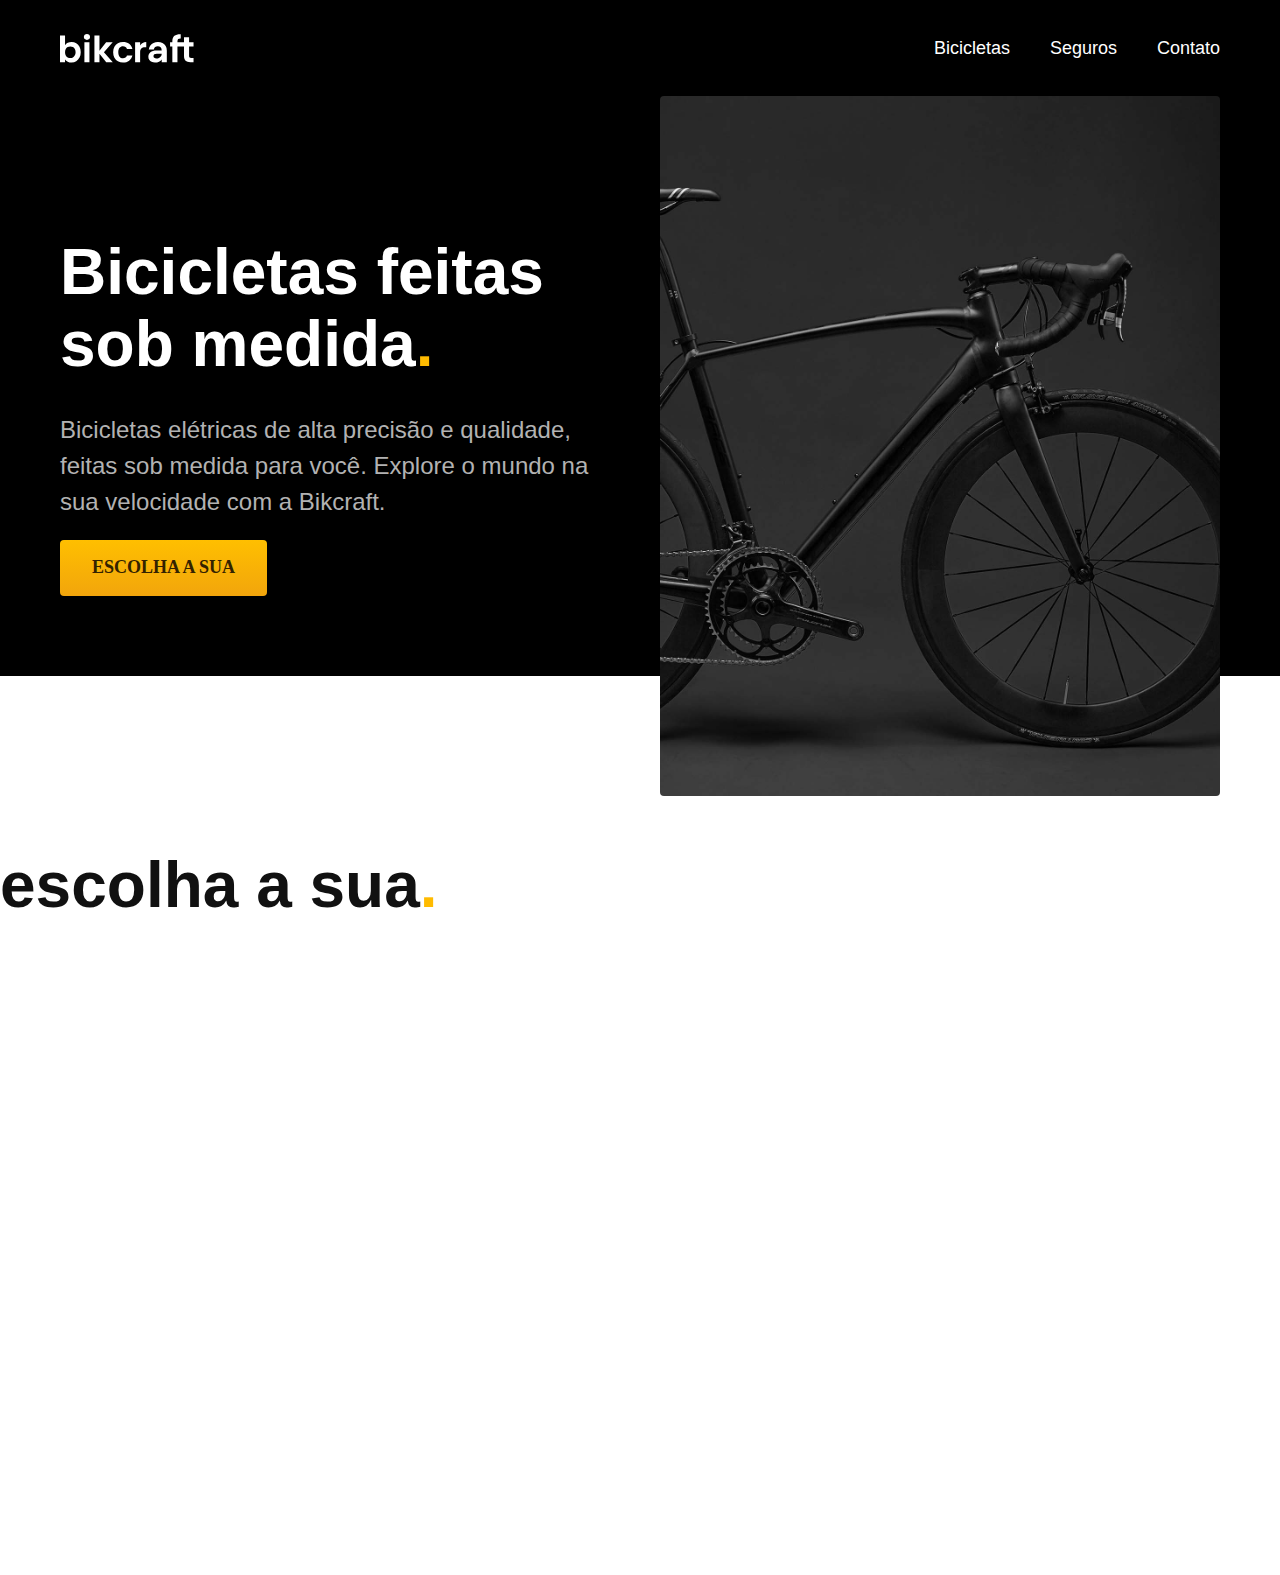
==== index.html @ cc43fe17 "tipografia-utilitario" ====
<!DOCTYPE html>

<!DOCTYPE html>
<html lang="pt-br">

<head>
  <meta charset="UTF-8">
  <meta name="viewport" content="width=device-width, initial-scale=1.0">
  <title>Bikcraft - Bicicletas Elétricas</title>
  <meta name="description" content="Bicicletas elétricas de alta precisão e qualidade, feitas sob medida para você. Explore o mundo na sua velocidade com a Bikcraft.">

  <link rel="stylesheet" href="./css/style.css">

  <!-- <link rel="preconnect" href="https://fonts.googleapis.com">
  <link rel="preconnect" href="https://fonts.gstatic.com" crossorigin>
  <link href="https://fonts.googleapis.com/css2?family=Poppins:wght@400;500;600&family=Roboto:ital,wght@0,100..900;1,100..900&display=swap" rel="stylesheet"> -->
</head>

<body>
  <header class="header-bg">
    <div class="header">
      <a href="./"><img src="./img/bikcraft.svg" alt="Bikcraft"></a>

      <nav aria-label="primaria">
        <ul class="header-menu font-1-m cor-0">
          <li><a href="./bicicletas.html">Bicicletas</a></li>
          <li><a href="./seguros.html">Seguros</a></li>
          <li><a href="./Contato.html">Contato</a></li>
        </ul>
      </nav>
    </div>
  </header>

  <main class="introducao-bg">
    <div class="introducao">
      <div class="introducao-conteudo">
        <h1 class="font-1-xxl cor-0">Bicicletas feitas sob medida<span class="cor-p1">.</span></h1>
        <p class="font-2-l cor-5">Bicicletas elétricas de alta precisão e qualidade, feitas sob medida para você. Explore o mundo na sua velocidade com a Bikcraft.</p>
        <a class="botao" href="./bicicletas.html">Escolha a sua</a>
      </div>
      <div><img src="./img/fotos/introducao.jpg" alt="Bicicleta elétrica preta"></div>
    </div>

  </main>

  <h2 class="font-1-xxl">escolha a sua<span class="cor-p1">.</span></h2>

</body>

</html>
---- css/style.css ----
@import "./global/global.css";
@import "./utilidades/tipografia.css";
@import "./utilidades/cores.css";

@import "./global/header.css";

/* Utilidades */
@import "./utilidades/componentes.css";

/* Home */
@import "./home/introdução.css";

body {
  margin: 0px;
  font-family: Arial, Helvetica, sans-serif;
  padding-bottom: 600px;
}

ul {
  padding: 0px;
  list-style: none;
}

a {
  text-decoration: none;
  color: inherit;
}

img {
  max-width: 100%;
  display: block;
}

h1,
ul,
p {
  margin: 0px;
}
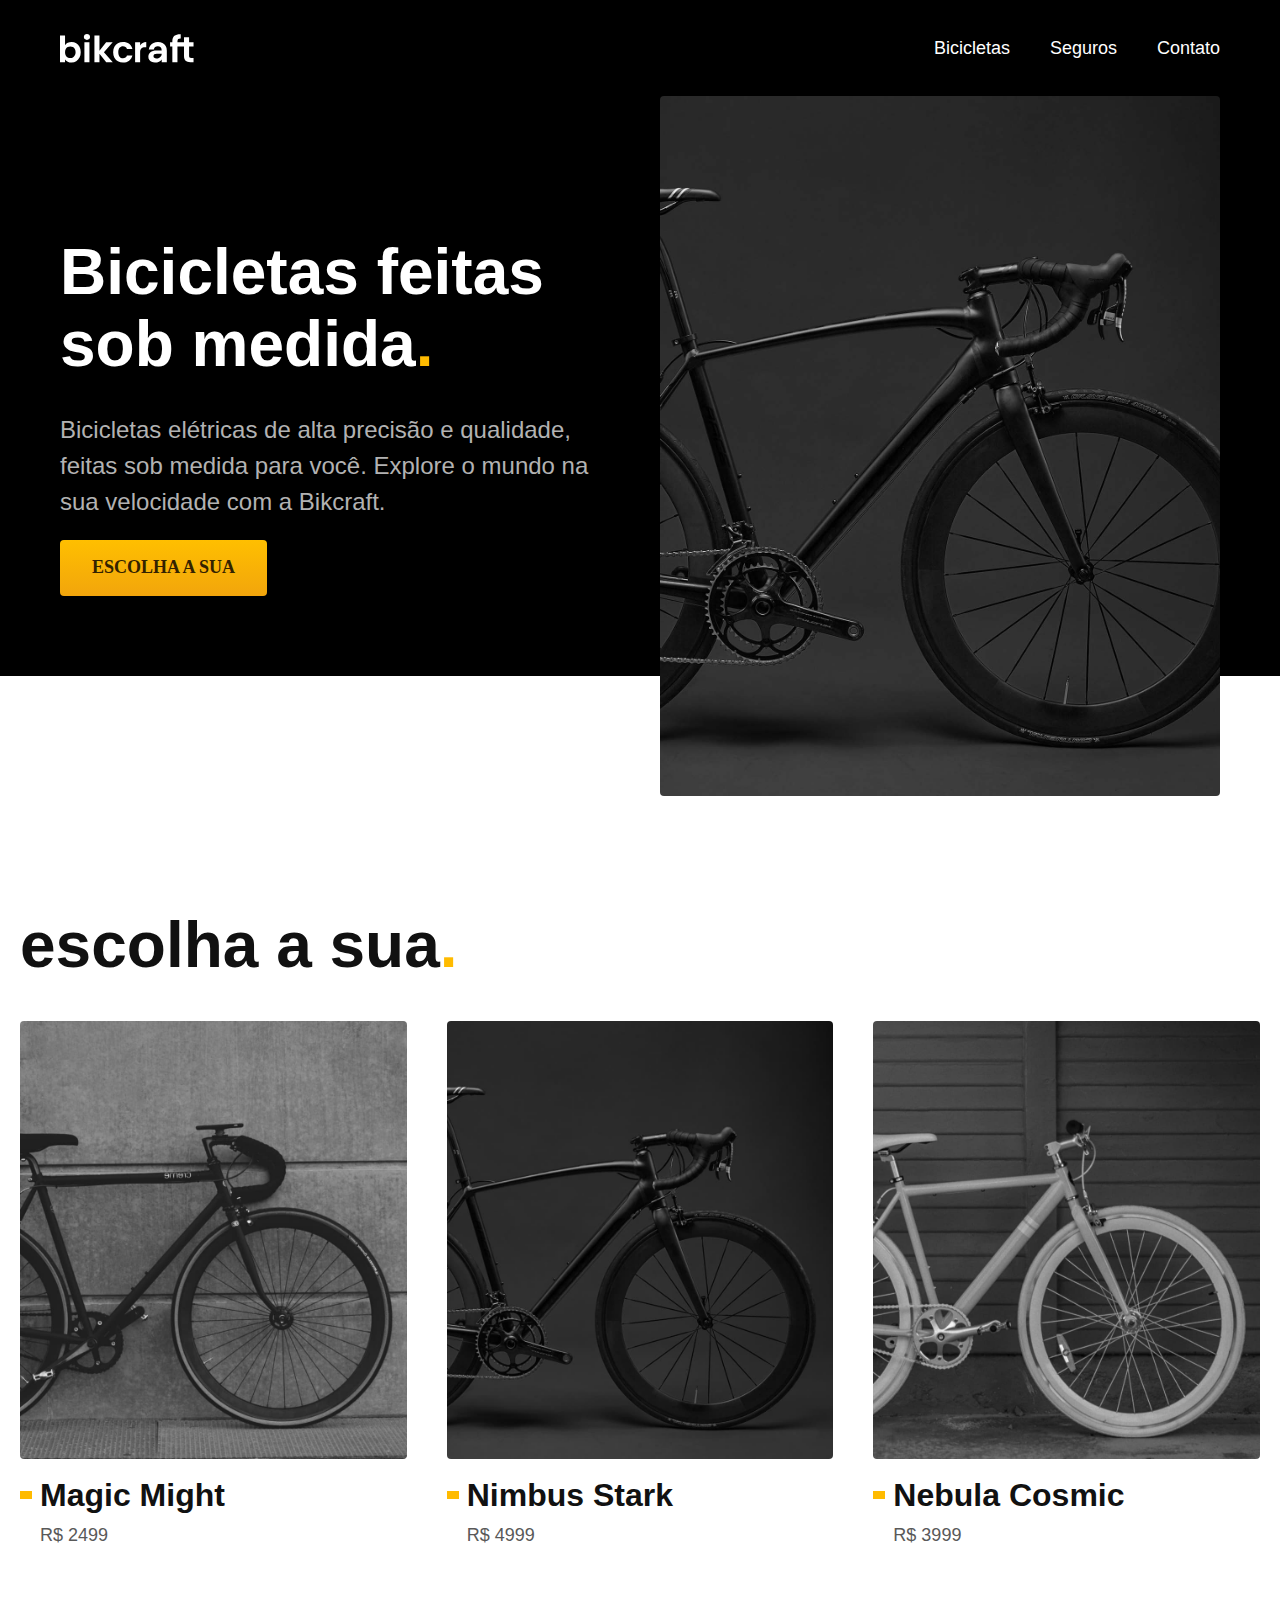
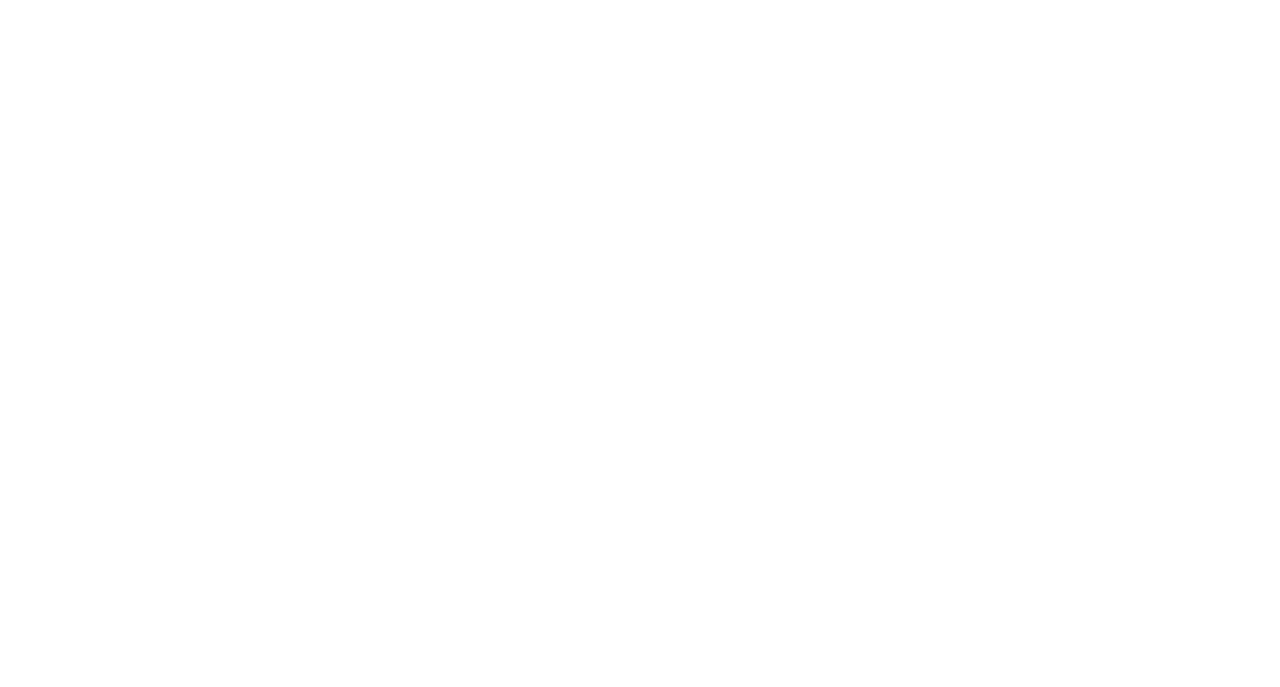
==== commit ac95ee47: "bicicletas-lista" ====
--- a/index.html
+++ b/index.html
@@ -43,8 +43,32 @@
 
   </main>
 
-  <h2 class="font-1-xxl">escolha a sua<span class="cor-p1">.</span></h2>
-
+  <article class="bicicletas-lista">
+    <h2 class="font-1-xxl">escolha a sua<span class="cor-p1">.</span></h2>
+    <ul>
+      <li>
+        <a href="./bicicletas/magic.html">
+          <img src="./img/bicicletas/magic-home.jpg" alt="Bicicleta preta">
+          <h3 class="font-1-xl">Magic Might</h3>
+          <span class="font-2-m cor-8">R$ 2499</span>
+        </a>
+      </li>
+      <li>
+        <a href="./bicicletas/nimbus.html">
+          <img src="./img/bicicletas/nimbus-home.jpg" alt="Bicicleta preta">
+          <h3 class="font-1-xl">Nimbus Stark</h3>
+          <span class="font-2-m cor-8">R$ 4999</span>
+        </a>
+      </li>
+      <li>
+        <a href="./bicicletas/nebula.html">
+          <img src="./img/bicicletas/nebula-home.jpg" alt="Bicicleta preta">
+          <h3 class="font-1-xl">Nebula Cosmic</h3>
+          <span class="font-2-m cor-8">R$ 3999</span>
+        </a>
+      </li>
+    </ul>
+  </article>
 </body>
 
 </html>--- a/css/style.css
+++ b/css/style.css
@@ -10,29 +10,5 @@
 /* Home */
 @import "./home/introdução.css";
 
-body {
-  margin: 0px;
-  font-family: Arial, Helvetica, sans-serif;
-  padding-bottom: 600px;
-}
-
-ul {
-  padding: 0px;
-  list-style: none;
-}
-
-a {
-  text-decoration: none;
-  color: inherit;
-}
-
-img {
-  max-width: 100%;
-  display: block;
-}
-
-h1,
-ul,
-p {
-  margin: 0px;
-}
+/* Bicicletas */
+@import "./bicicletas/bicicletas-lista.css";
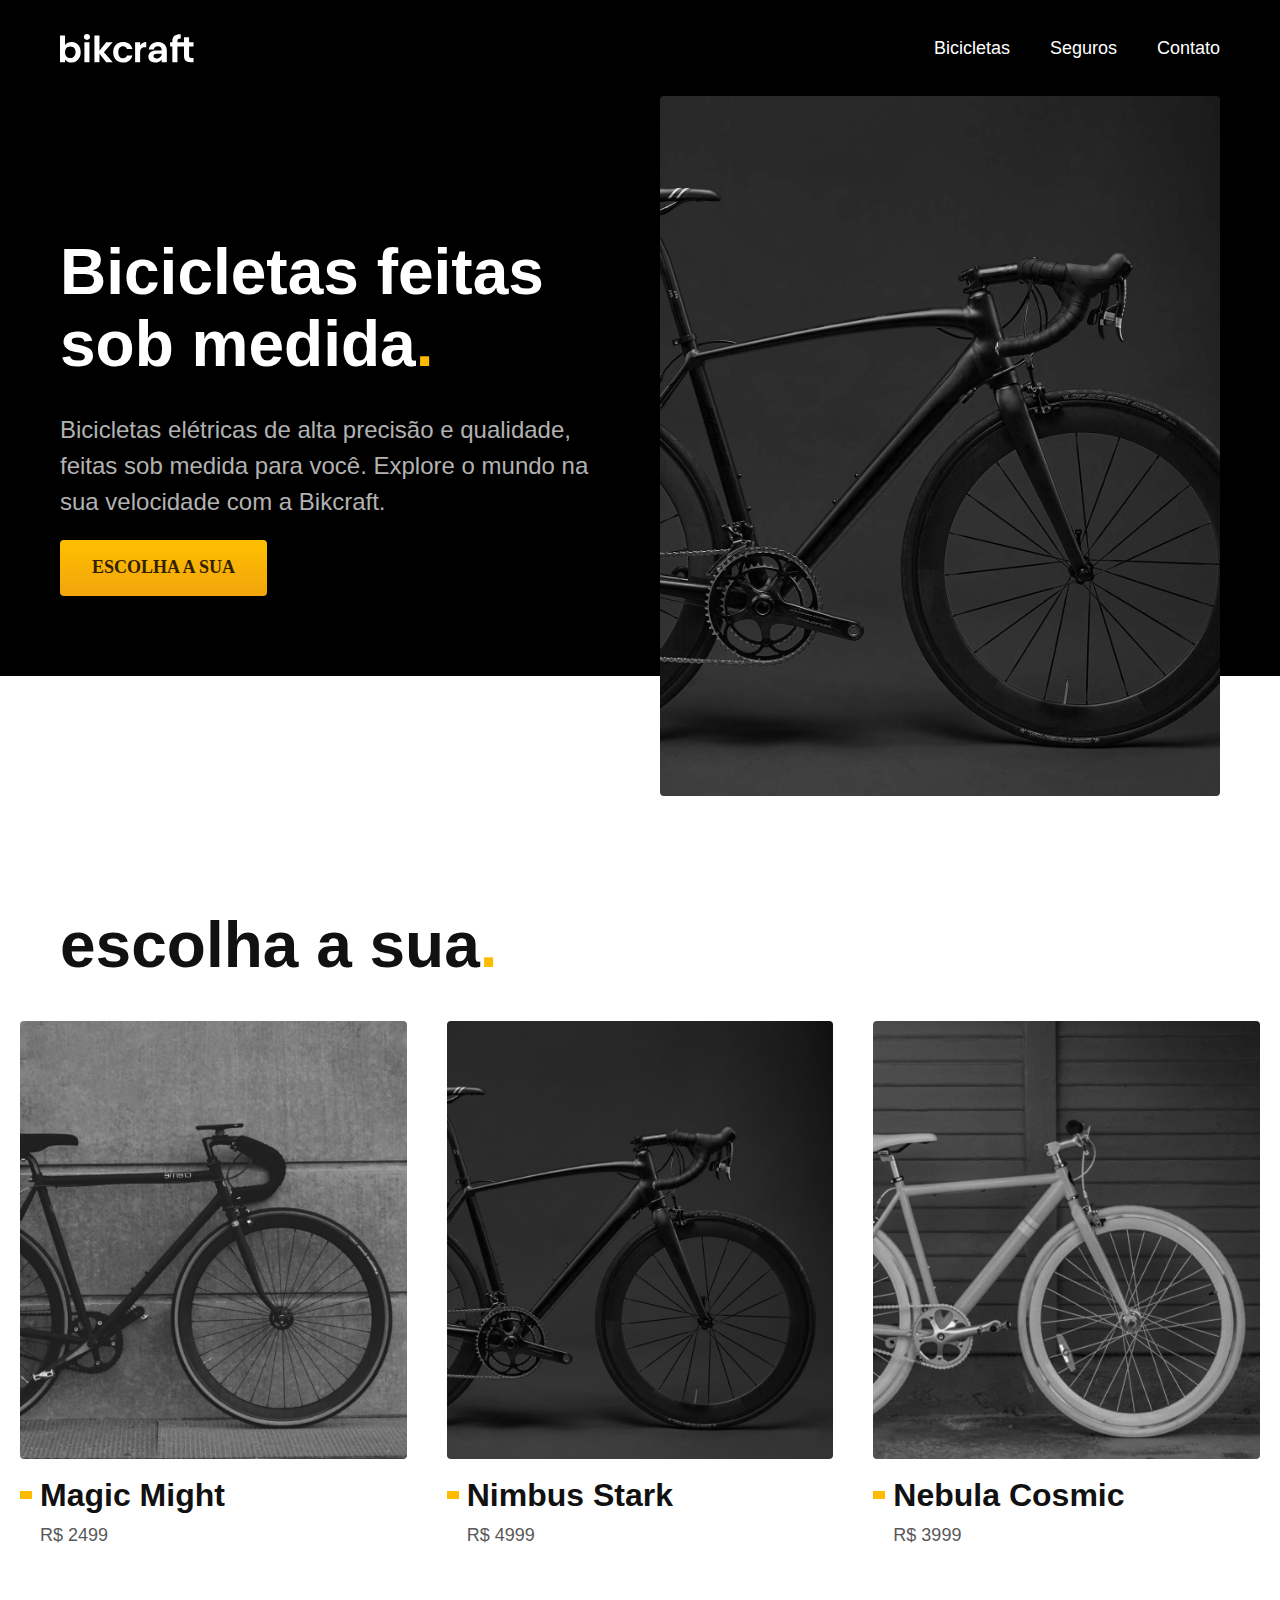
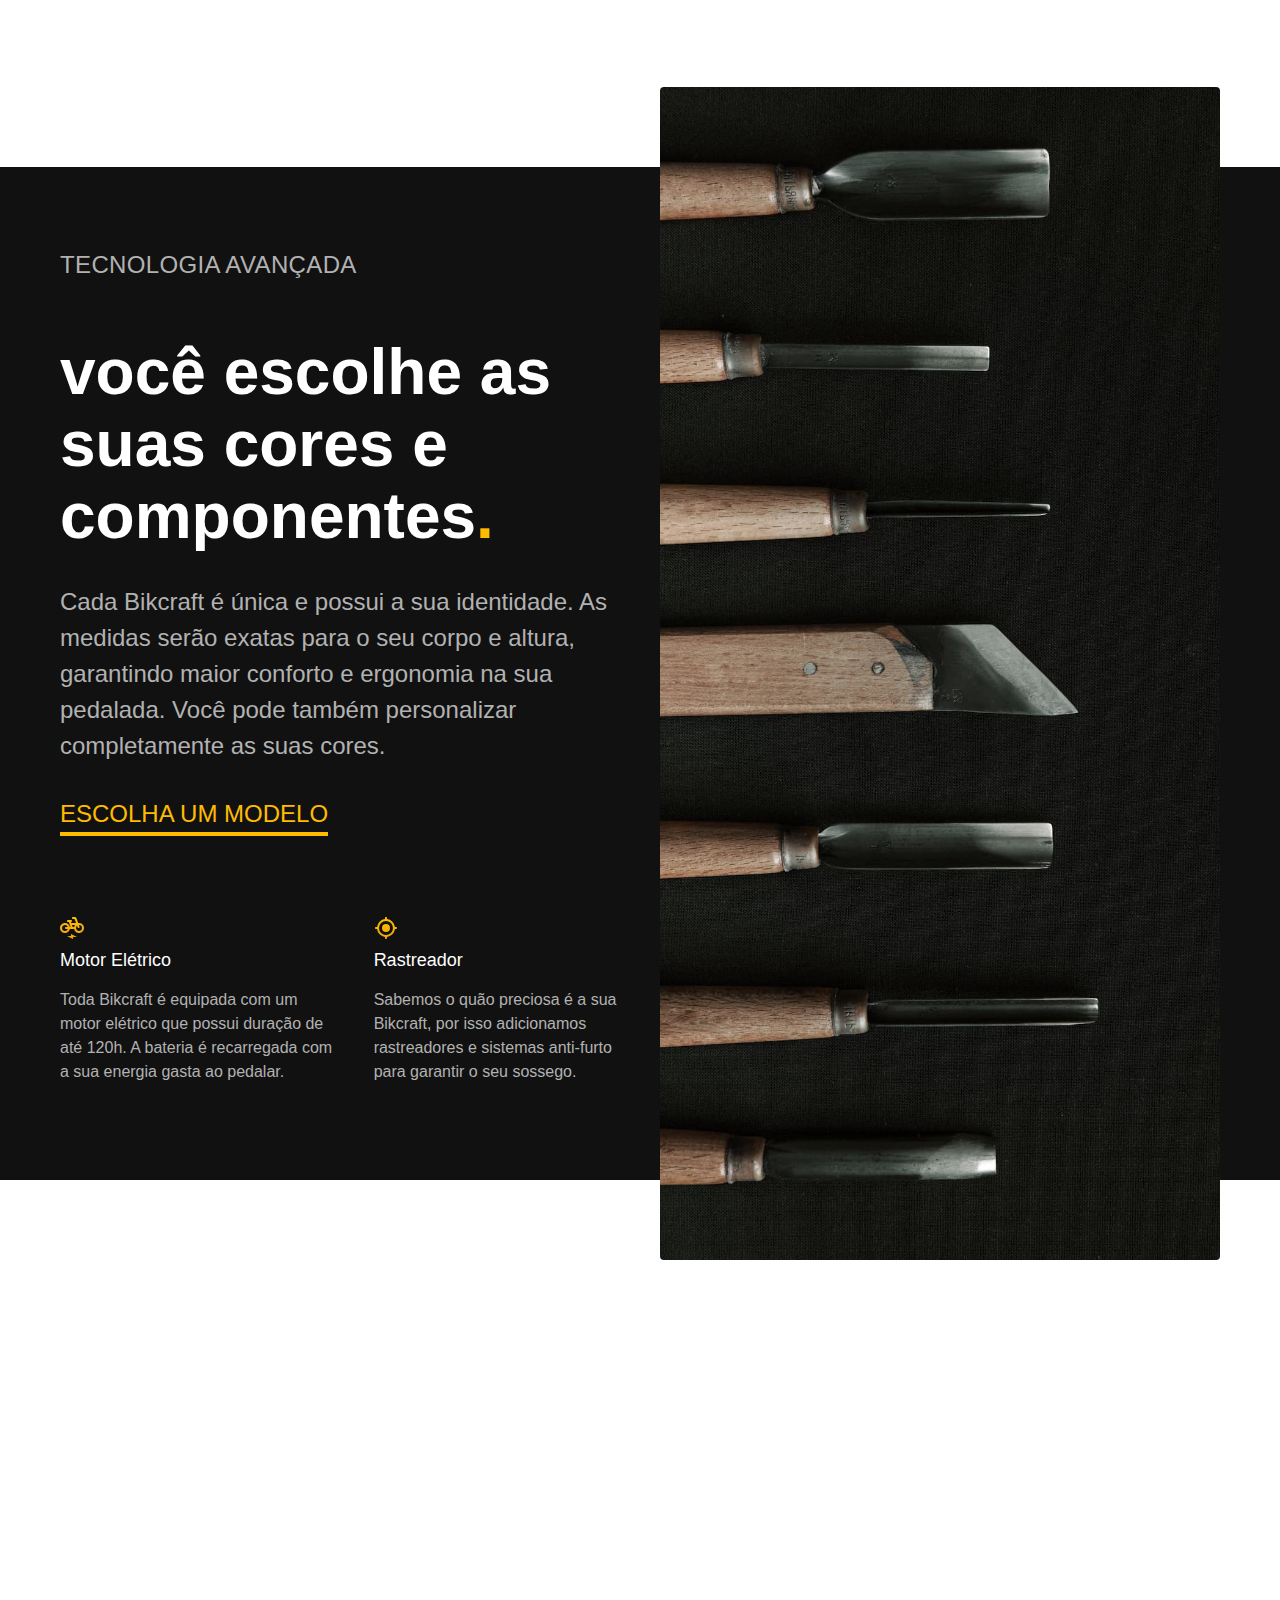
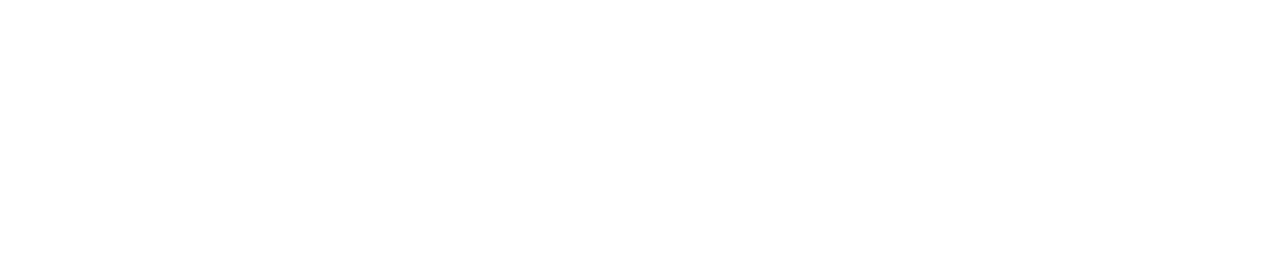
==== commit 5711af28: "tecnologia" ====
--- a/index.html
+++ b/index.html
@@ -18,7 +18,7 @@
 
 <body>
   <header class="header-bg">
-    <div class="header">
+    <div class="header container">
       <a href="./"><img src="./img/bikcraft.svg" alt="Bikcraft"></a>
 
       <nav aria-label="primaria">
@@ -32,7 +32,7 @@
   </header>
 
   <main class="introducao-bg">
-    <div class="introducao">
+    <div class="introducao container">
       <div class="introducao-conteudo">
         <h1 class="font-1-xxl cor-0">Bicicletas feitas sob medida<span class="cor-p1">.</span></h1>
         <p class="font-2-l cor-5">Bicicletas elétricas de alta precisão e qualidade, feitas sob medida para você. Explore o mundo na sua velocidade com a Bikcraft.</p>
@@ -44,7 +44,7 @@
   </main>
 
   <article class="bicicletas-lista">
-    <h2 class="font-1-xxl">escolha a sua<span class="cor-p1">.</span></h2>
+    <h2 class="font-1-xxl container">escolha a sua<span class="cor-p1">.</span></h2>
     <ul>
       <li>
         <a href="./bicicletas/magic.html">
@@ -69,6 +69,32 @@
       </li>
     </ul>
   </article>
+
+  <article class="tecnologia-bg">
+    <div class="tecnologia container">
+      <div class="tecnologia-conteudo">
+        <span class="font-2-l-b cor-5">Tecnologia Avançada</span>
+        <h2 class="font-1-xxl cor-0">você escolhe as suas cores e componentes<span class="cor-p1">.</span></h2>
+        <p class="font-2-l cor-5">Cada Bikcraft é única e possui a sua identidade. As medidas serão exatas para o seu corpo e altura, garantindo maior conforto e ergonomia na sua pedalada. Você pode também personalizar completamente as suas cores.</p>
+        <a class="link" href="./bicicletas.html">Escolha um modelo</a>
+        <div class="tecnologia-vantagens">
+          <div>
+            <img src="./img/icones/eletrica.svg" alt="">
+            <h3 class="font-1-m cor-0">Motor Elétrico</h3>
+            <p class="font-2-s cor-5">Toda Bikcraft é equipada com um motor elétrico que possui duração de até 120h. A bateria é recarregada com a sua energia gasta ao pedalar.</p>
+          </div>
+
+          <div><img src="./img/icones/rastreador.svg" alt="">
+            <h3 class="font-1-m cor-0">Rastreador</h3>
+            <p class="font-2-s cor-5">Sabemos o quão preciosa é a sua Bikcraft, por isso adicionamos rastreadores e sistemas anti-furto para garantir o seu sossego.</p>
+          </div>
+        </div>
+      </div>
+      <div class="tecnologia-imagem">
+        <img src="./img/fotos/tecnologia.jpg" alt="">
+      </div>
+    </div>
+  </article>
 </body>
 
 </html>--- a/css/style.css
+++ b/css/style.css
@@ -9,6 +9,7 @@
 
 /* Home */
 @import "./home/introdução.css";
+@import "./home/tecnologia.css";
 
 /* Bicicletas */
 @import "./bicicletas/bicicletas-lista.css";
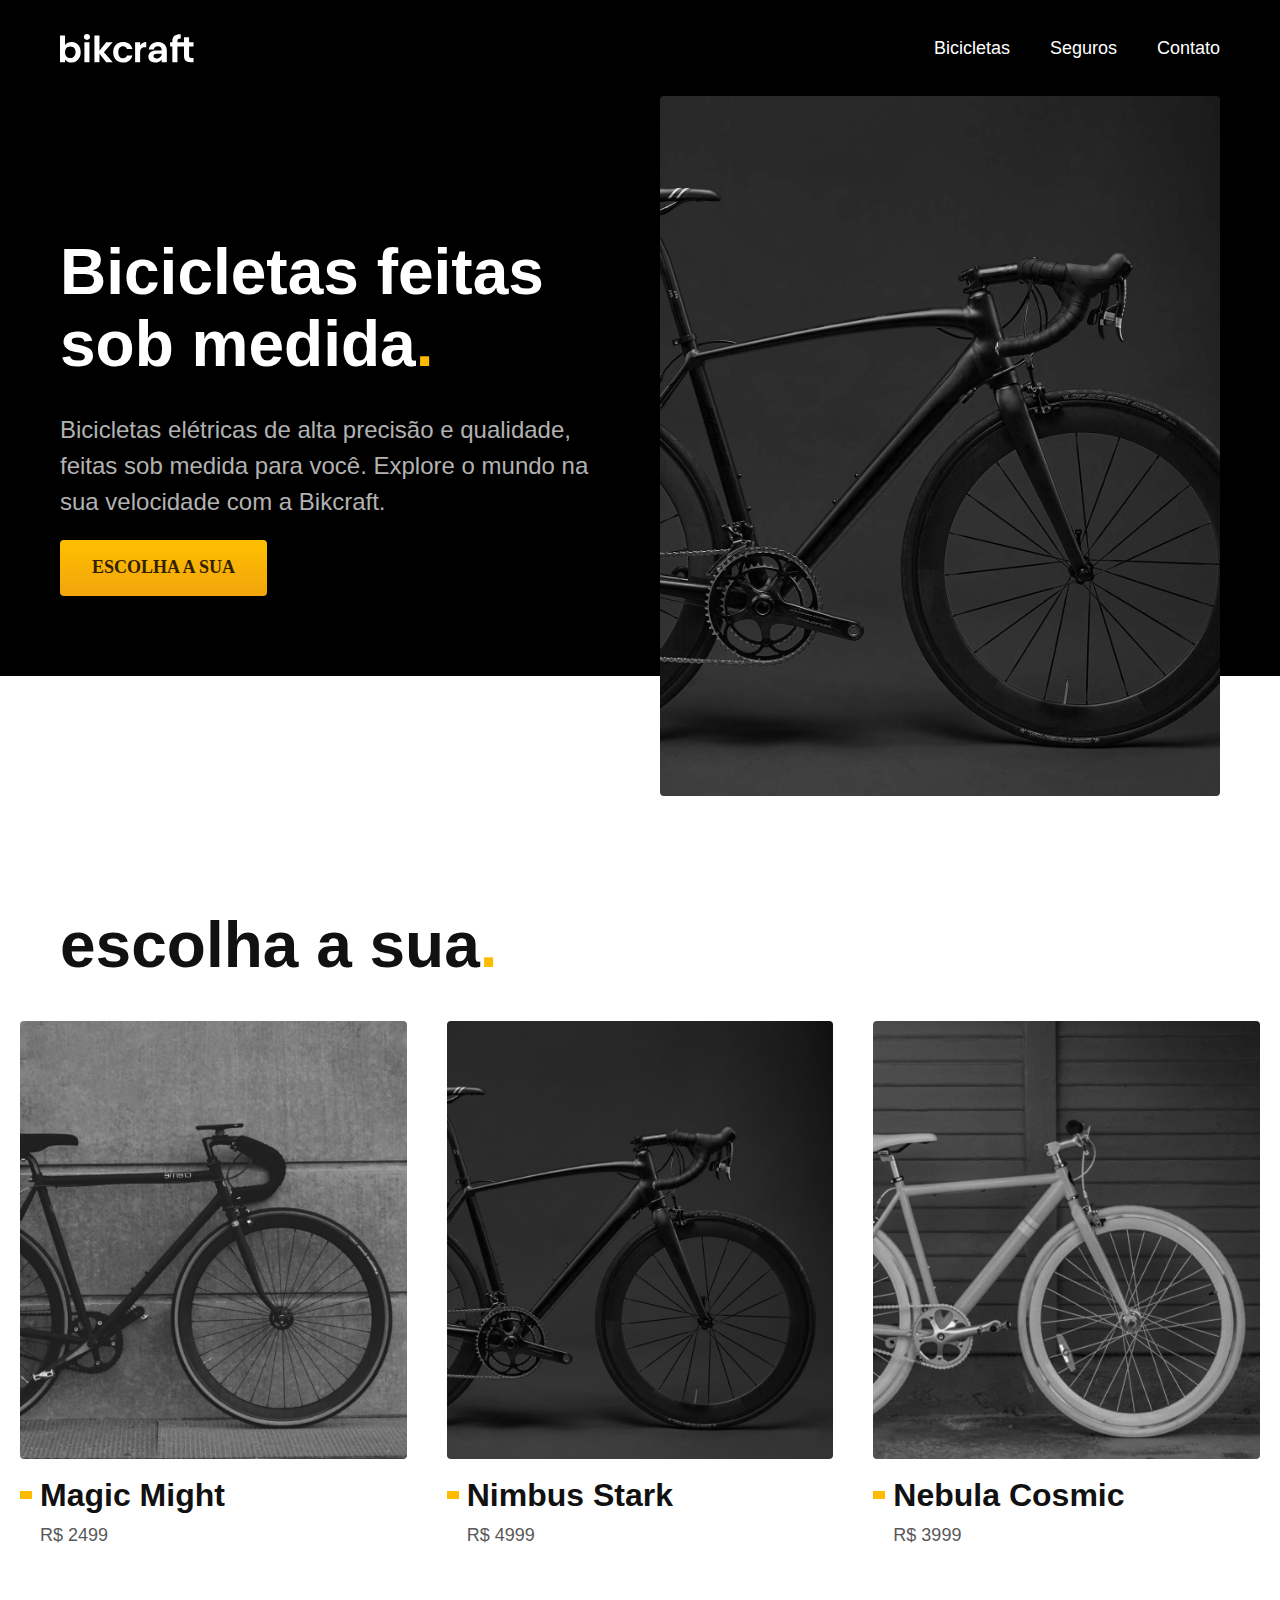
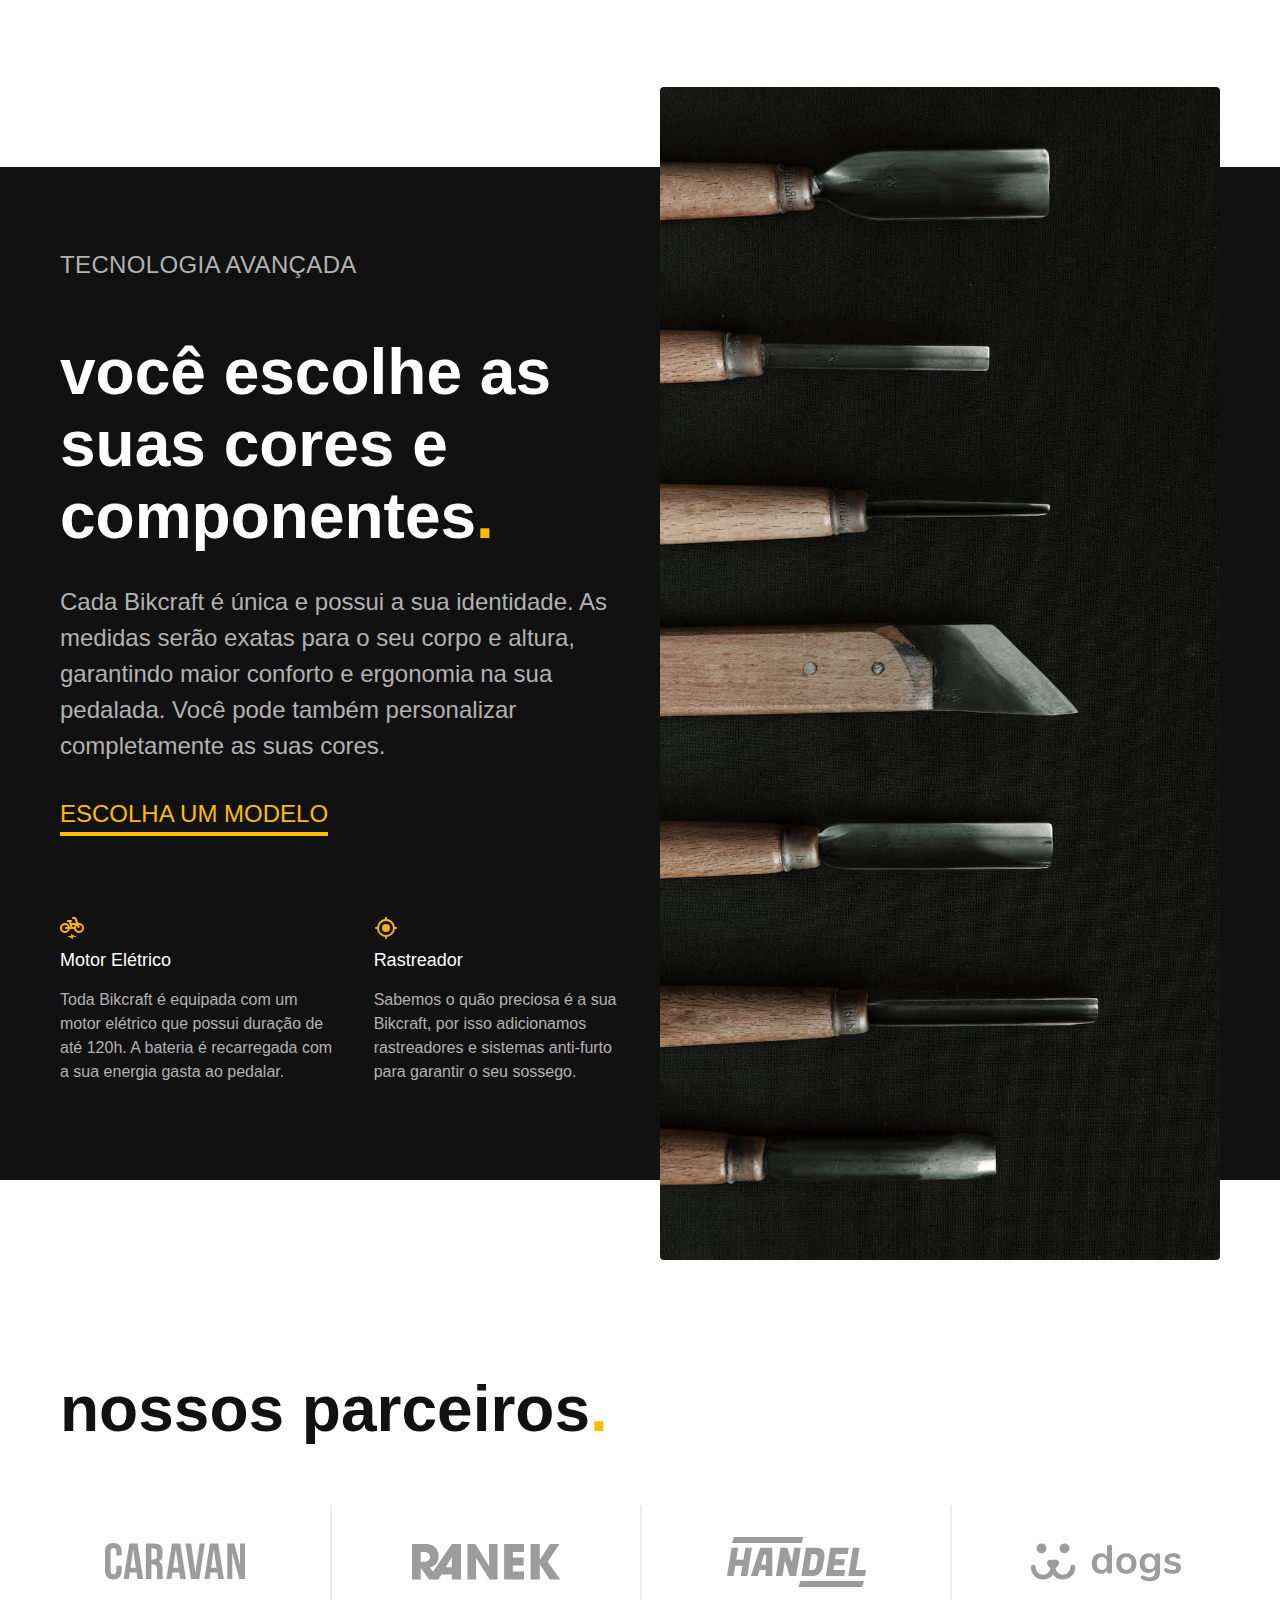
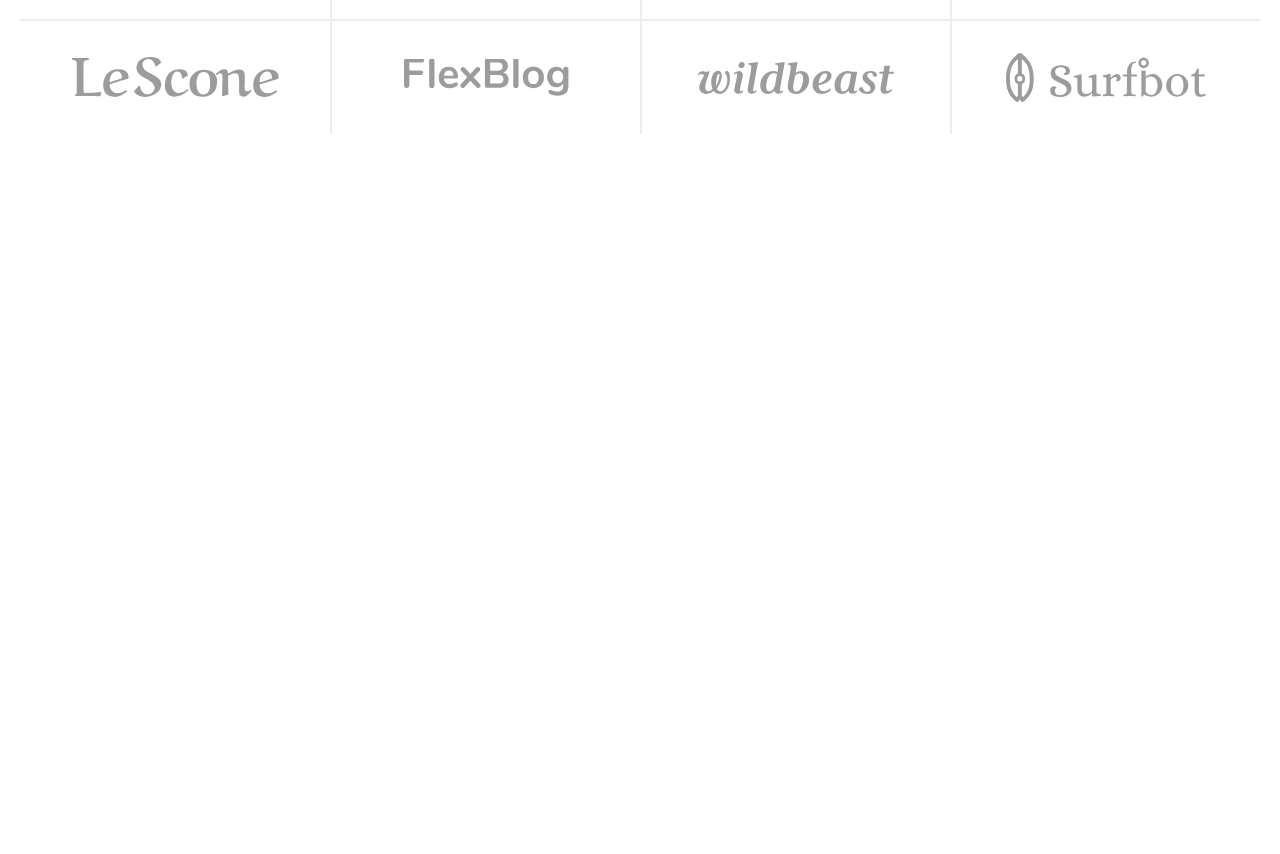
==== commit 228862ae: "parceiros" ====
--- a/index.html
+++ b/index.html
@@ -95,6 +95,22 @@
       </div>
     </div>
   </article>
+
+
+  <section class="parceiros" aria-label="Nossos Parceiros">
+    <h2 class="font-1-xxl container">nossos parceiros<span class="cor-p1">.</span></h2>
+    <ul>
+      <li><img src="./img/parceiros/caravan.svg" alt="caravan"> </li>
+      <li><img src="./img/parceiros/ranek.svg" alt="ranek"> </li>
+      <li><img src="./img/parceiros/handel.svg" alt="handel"> </li>
+      <li><img src="./img/parceiros/dogs.svg" alt="dogs"> </li>
+      <li><img src="./img/parceiros/lescone.svg" alt="lescone"> </li>
+      <li><img src="./img/parceiros/flexblog.svg" alt="flexblog"> </li>
+      <li><img src="./img/parceiros/wildbeast.svg" alt="wildbeast"> </li>
+      <li><img src="./img/parceiros/surfbot.svg" alt="surfbot"> </li>
+    </ul>
+  </section>
+
 </body>
 
 </html>--- a/css/style.css
+++ b/css/style.css
@@ -10,6 +10,7 @@
 /* Home */
 @import "./home/introdução.css";
 @import "./home/tecnologia.css";
+@import "./home/parceiros.css";
 
 /* Bicicletas */
 @import "./bicicletas/bicicletas-lista.css";
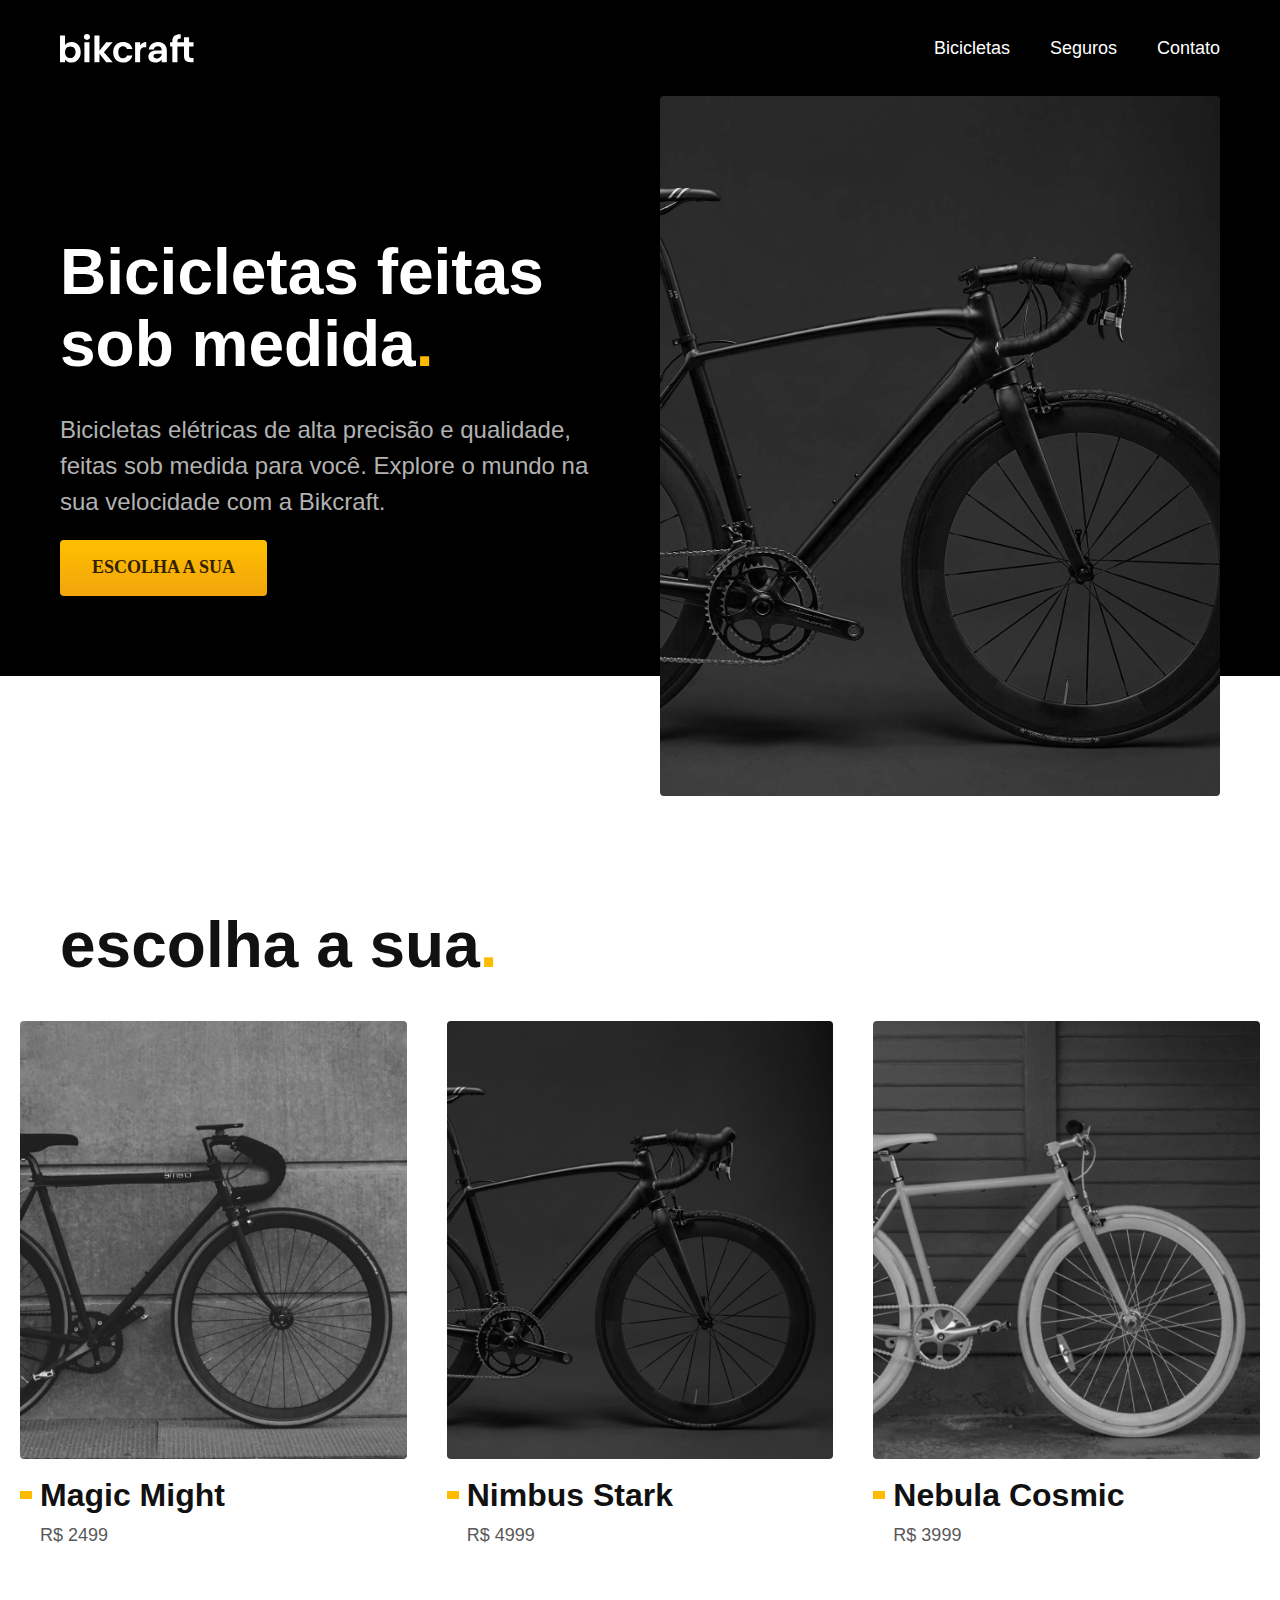
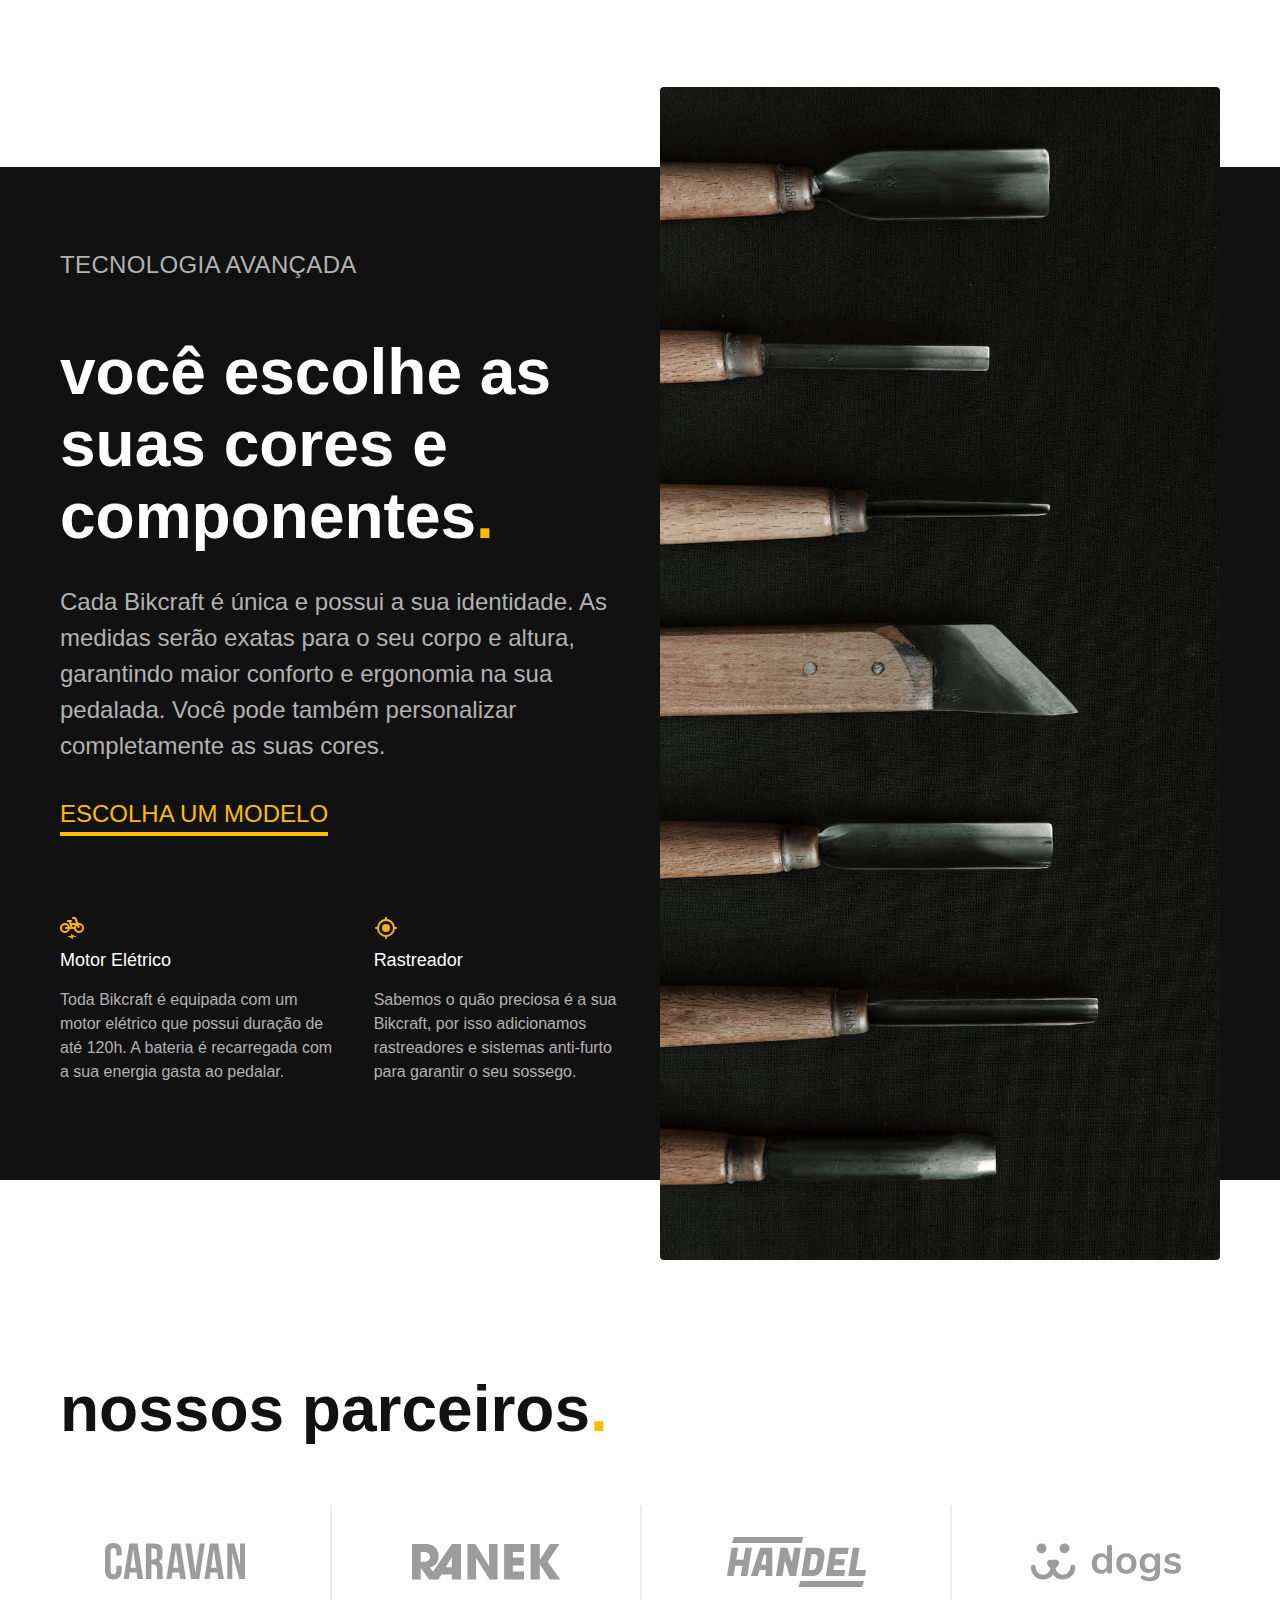
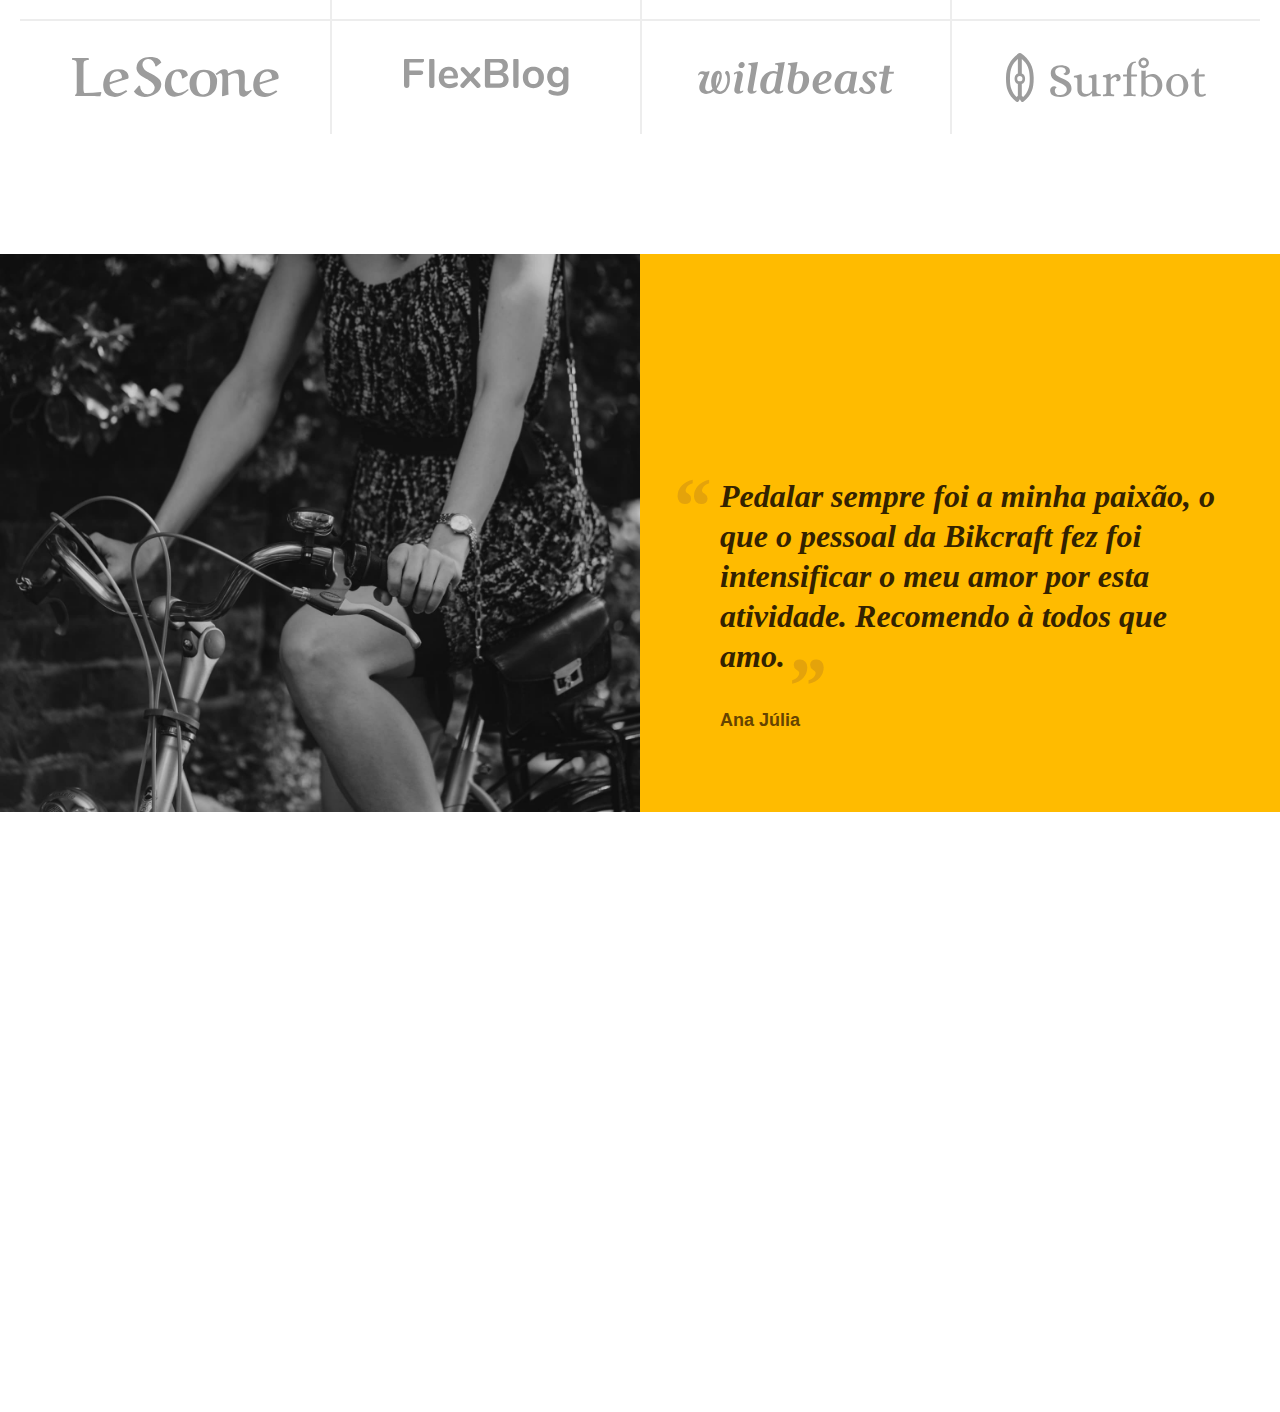
==== commit 766b4704: "depoimento" ====
--- a/index.html
+++ b/index.html
@@ -111,6 +111,18 @@
     </ul>
   </section>
 
+  <section class="depoimento" aria-label="Depoimento">
+    <div>
+      <img src="./img/fotos/depoimento.jpg" alt="Pessoa pedalando uma bicicleta bikcraft">
+    </div>
+    <div class="depoimento-conteudo">
+      <blockquote class="font-1-xl cor-p5">
+        <p>Pedalar sempre foi a minha paixão, o que o pessoal da Bikcraft fez foi intensificar o meu amor por esta atividade. Recomendo à todos que amo.</p>
+      </blockquote>
+      <span class="font-1-m-b cor-p4">Ana Júlia</span>
+    </div>
+  </section>
+
 </body>
 
 </html>--- a/css/style.css
+++ b/css/style.css
@@ -11,6 +11,7 @@
 @import "./home/introdução.css";
 @import "./home/tecnologia.css";
 @import "./home/parceiros.css";
+@import "./home/depoimento.css";
 
 /* Bicicletas */
 @import "./bicicletas/bicicletas-lista.css";
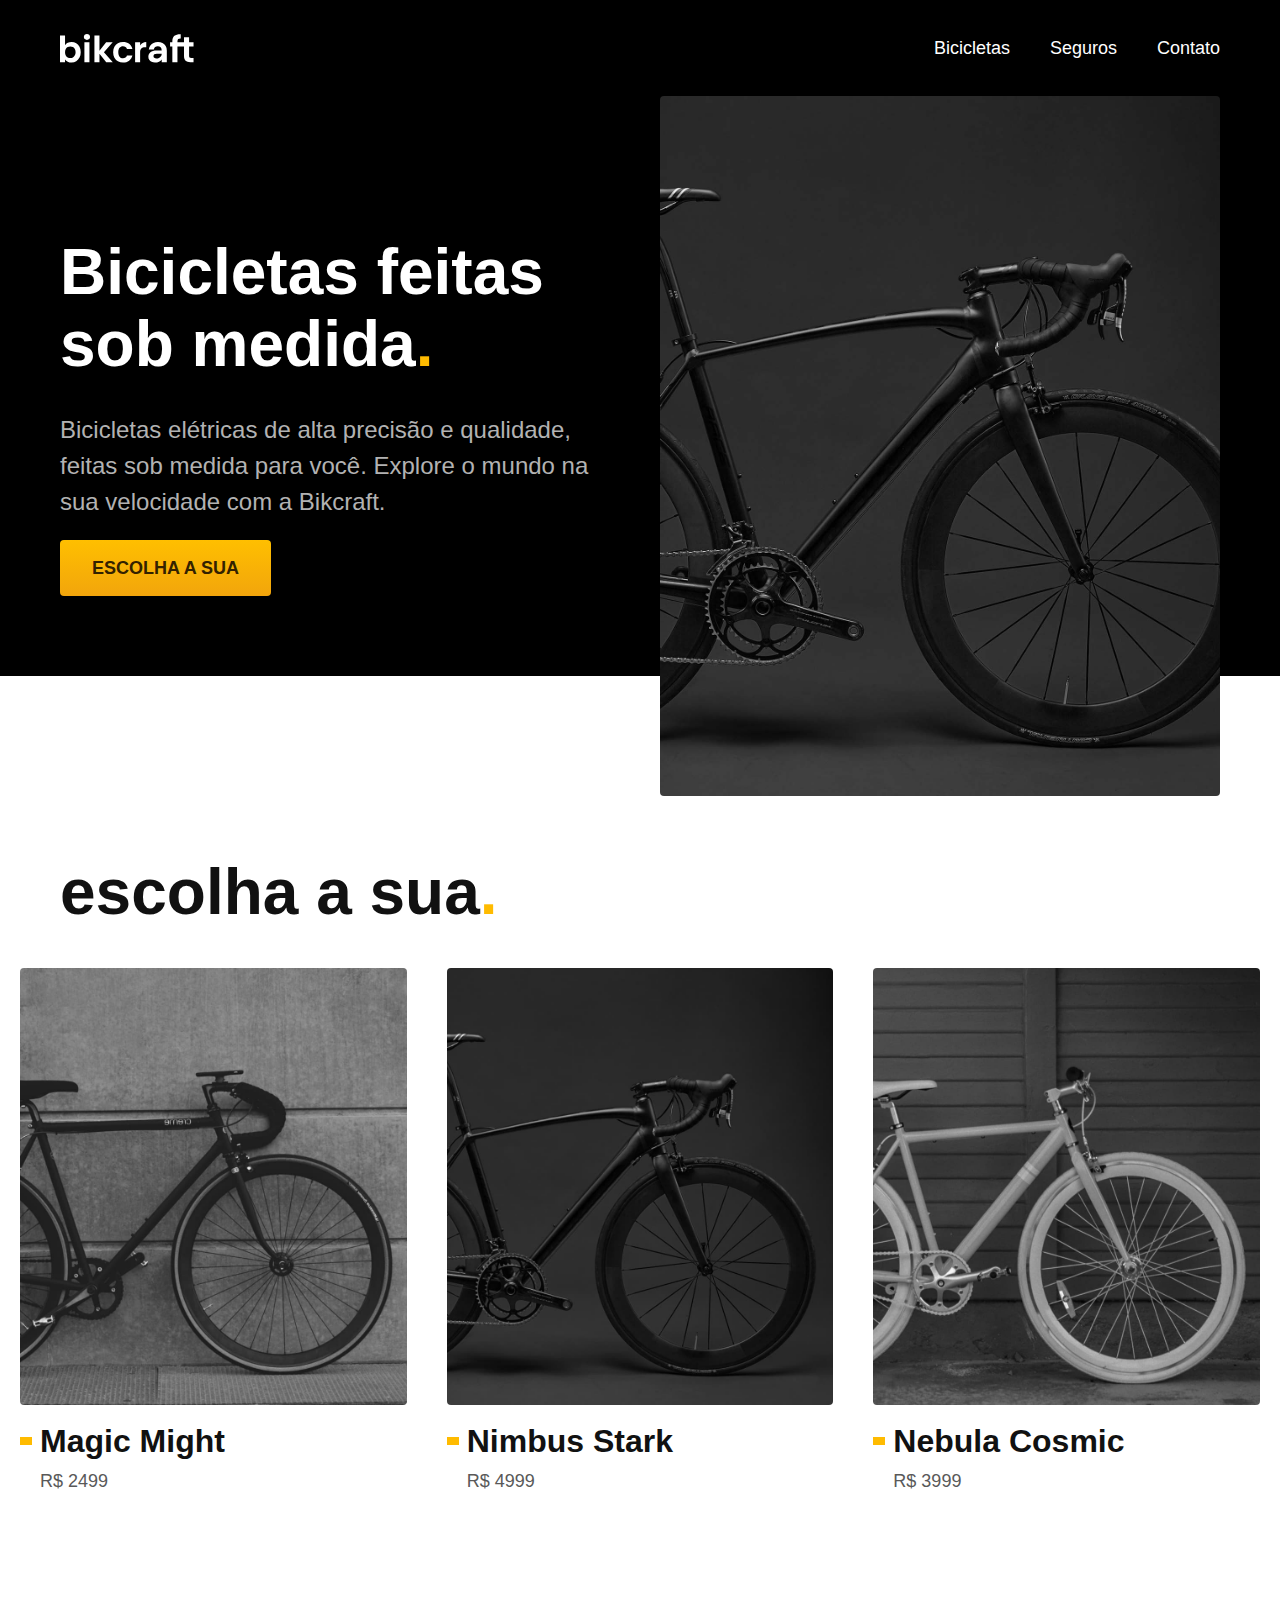
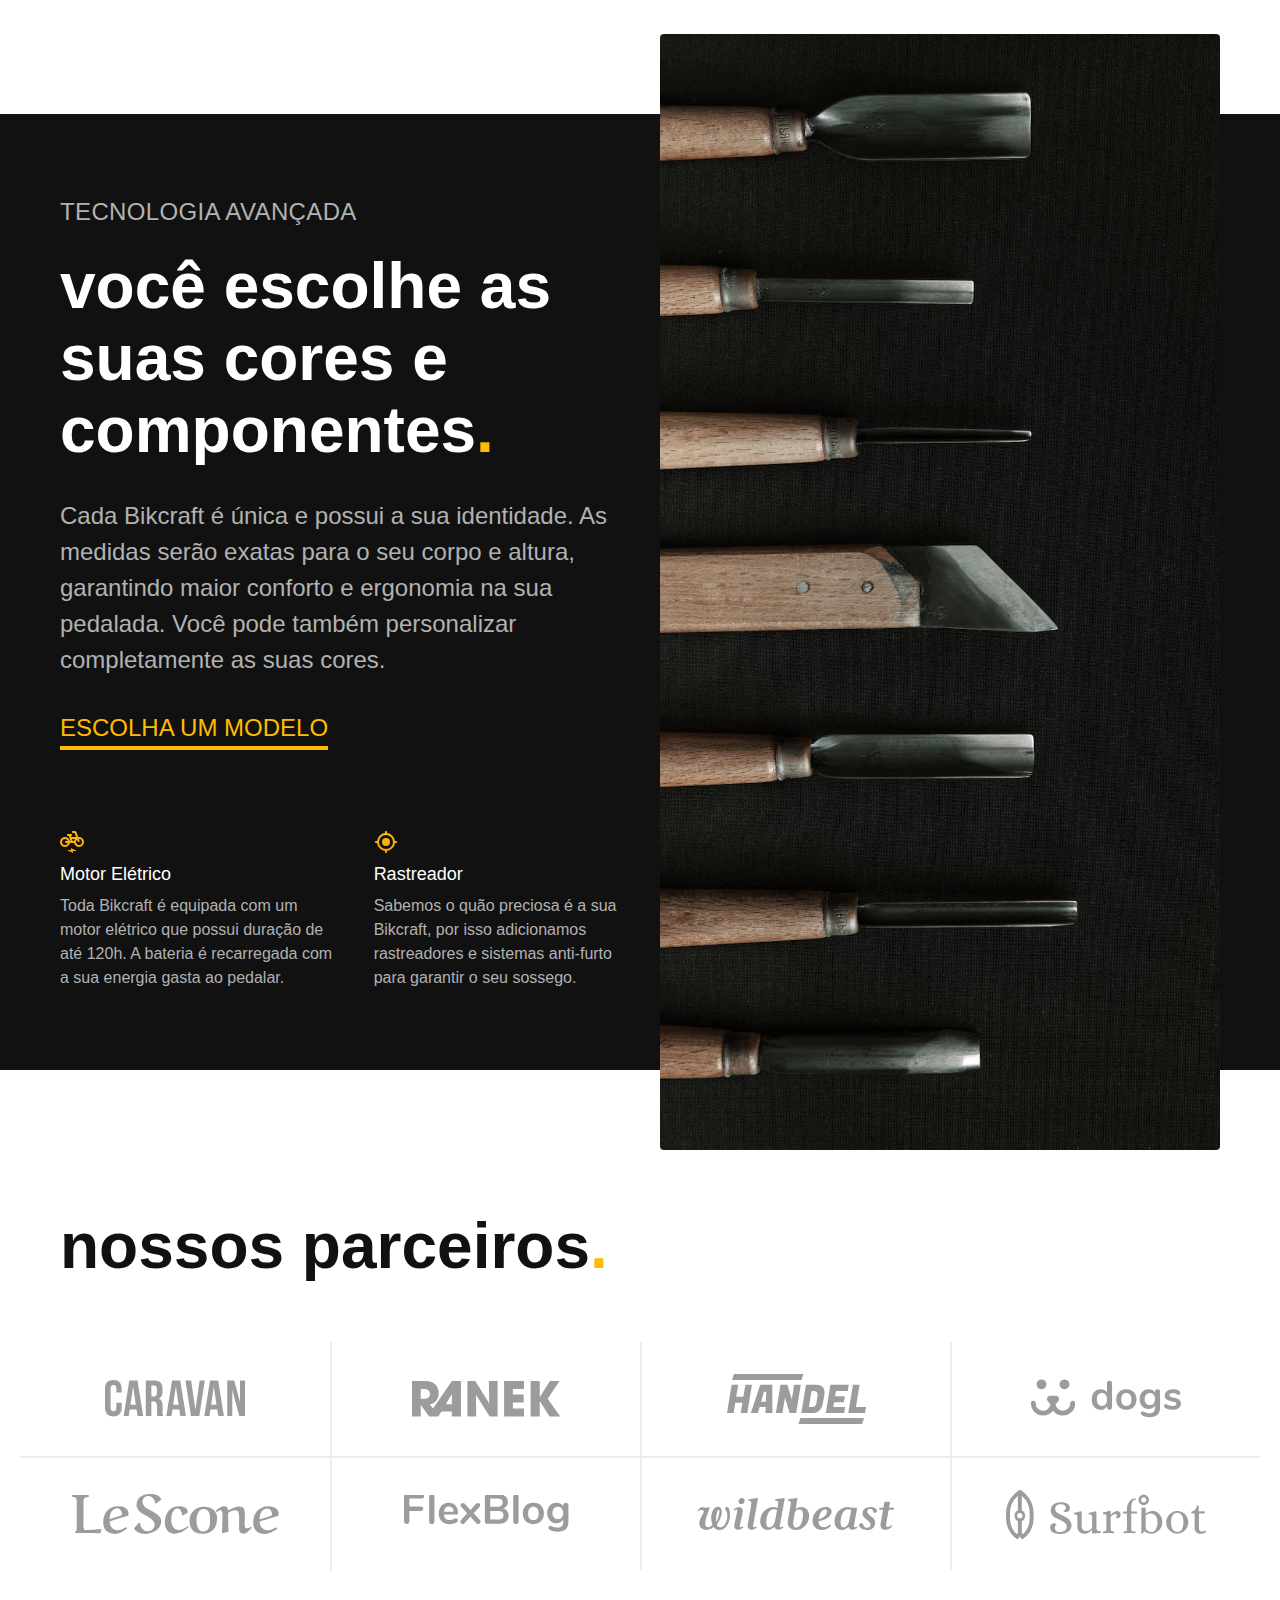
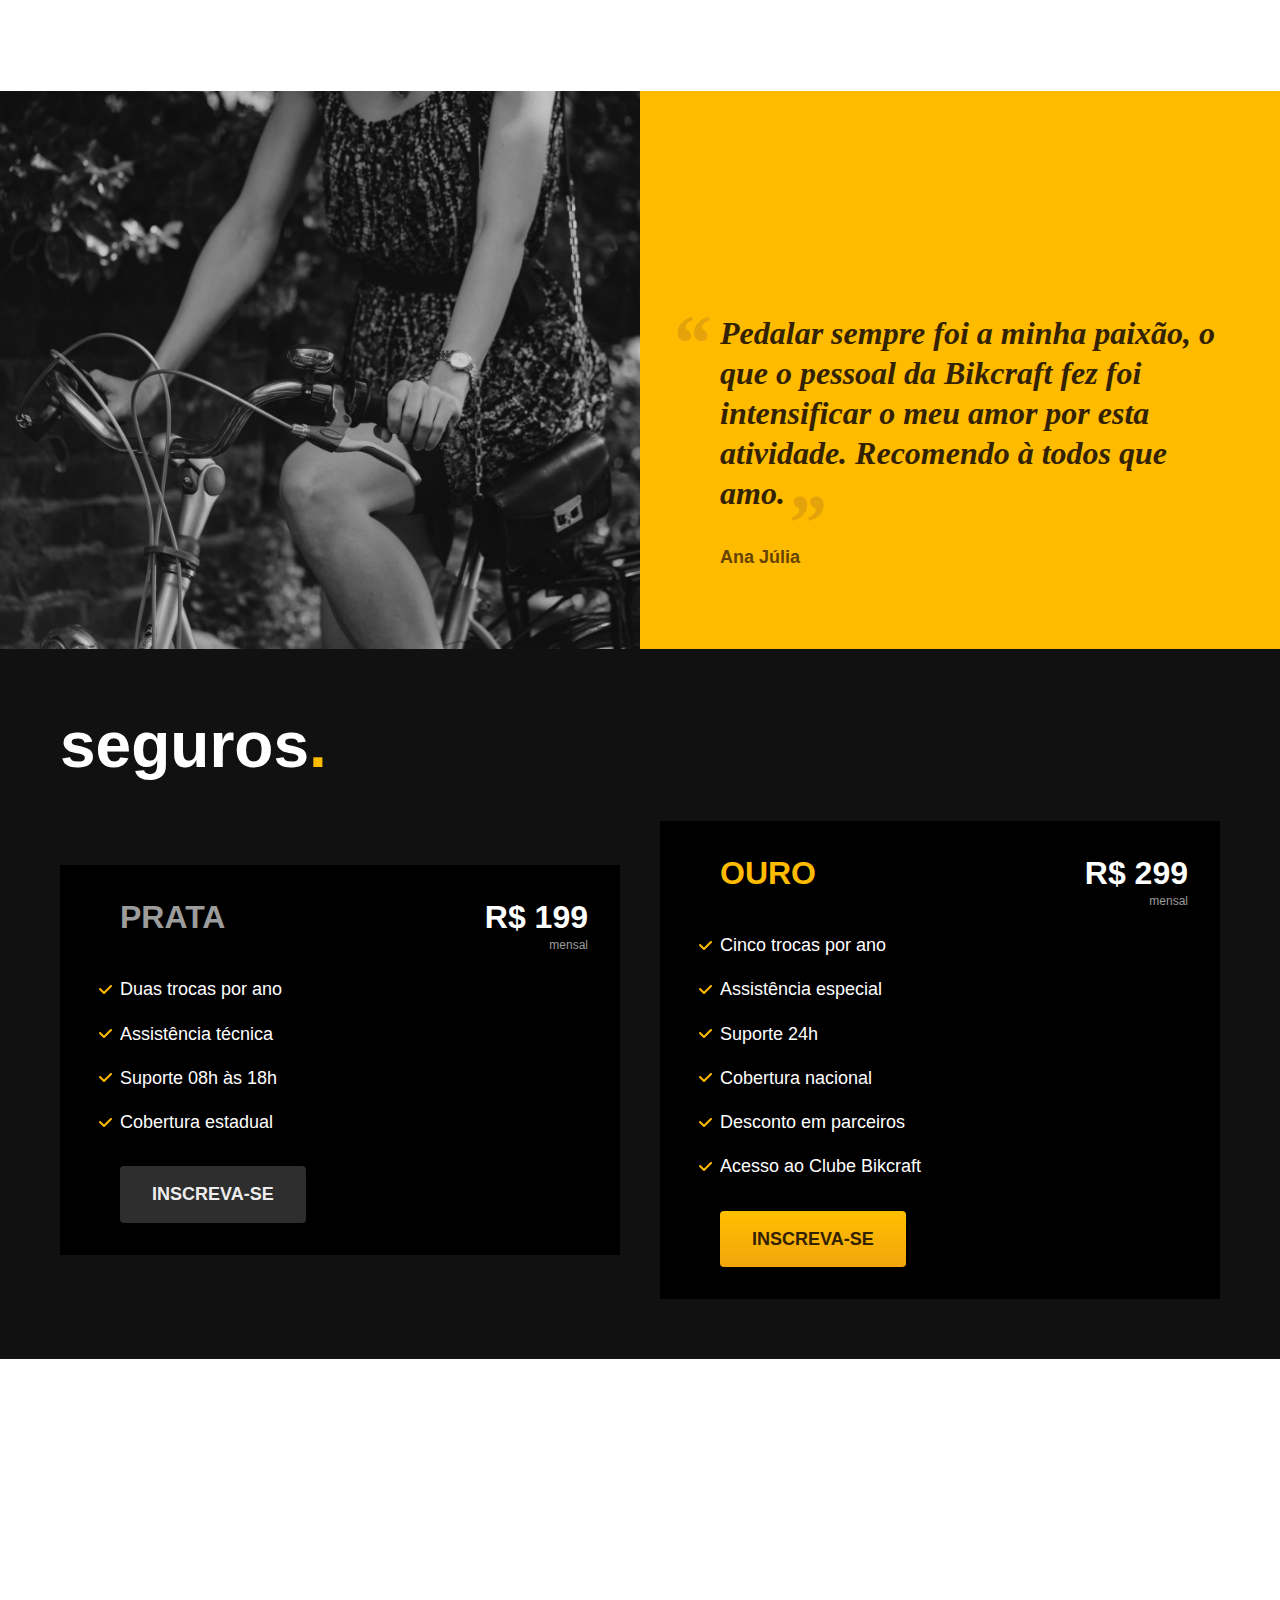
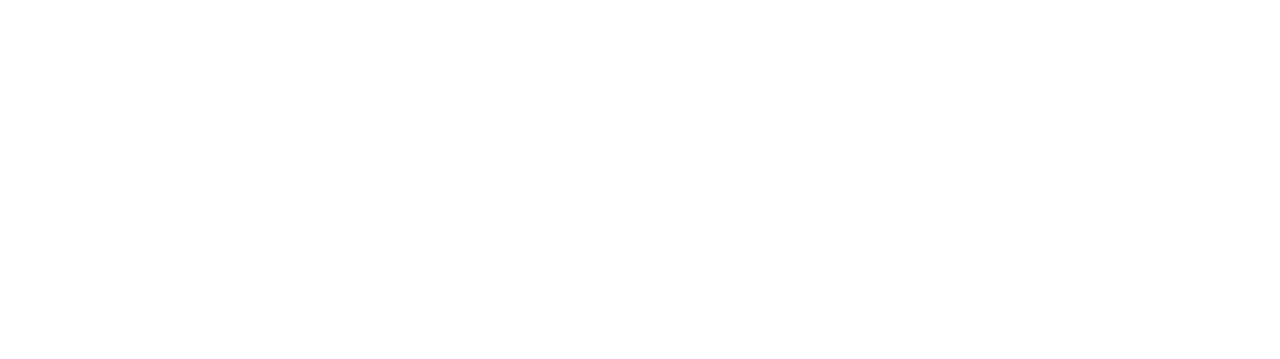
==== commit daadefb6: "seguros" ====
--- a/index.html
+++ b/index.html
@@ -123,6 +123,38 @@
     </div>
   </section>
 
+  <article class="seguros-bg">
+    <div class="seguros container">
+      <h2 class="font-1-xxl cor-0">seguros<span class="cor-p1">.</span></h2>
+      <div class="seguros-item">
+        <h3 class="font-1-xl cor-6">PRATA</h3>
+        <span class="font-1-xl cor-0">R$ 199 <span class="font-1-xs cor-6">mensal</span></span>
+        <ul class="font-2-m cor-0">
+          <li>Duas trocas por ano</li>
+          <li>Assistência técnica</li>
+          <li>Suporte 08h às 18h</li>
+          <li>Cobertura estadual</li>
+        </ul>
+        <a class="botao secundario" href="./orcamento.html">Inscreva-se</a>
+      </div>
+
+      <div class="seguros-item">
+        <h3 class="font-1-xl cor-p1">OURO</h3>
+        <span class="font-1-xl cor-0">R$ 299 <span class="font-1-xs cor-6">mensal</span></span>
+        <ul class="font-2-m cor-0">
+          <li>Cinco trocas por ano</li>
+          <li>Assistência especial</li>
+          <li>Suporte 24h</li>
+          <li>Cobertura nacional</li>
+          <li>Desconto em parceiros</li>
+          <li>Acesso ao Clube Bikcraft</li>
+        </ul>
+        <a class="botao" href="./orcamento.html">Inscreva-se</a>
+      </div>
+    </div>
+
+  </article>
+
 </body>
 
 </html>--- a/css/style.css
+++ b/css/style.css
@@ -15,3 +15,6 @@
 
 /* Bicicletas */
 @import "./bicicletas/bicicletas-lista.css";
+
+/* Seguros */
+@import "./seguros/seguros.css";
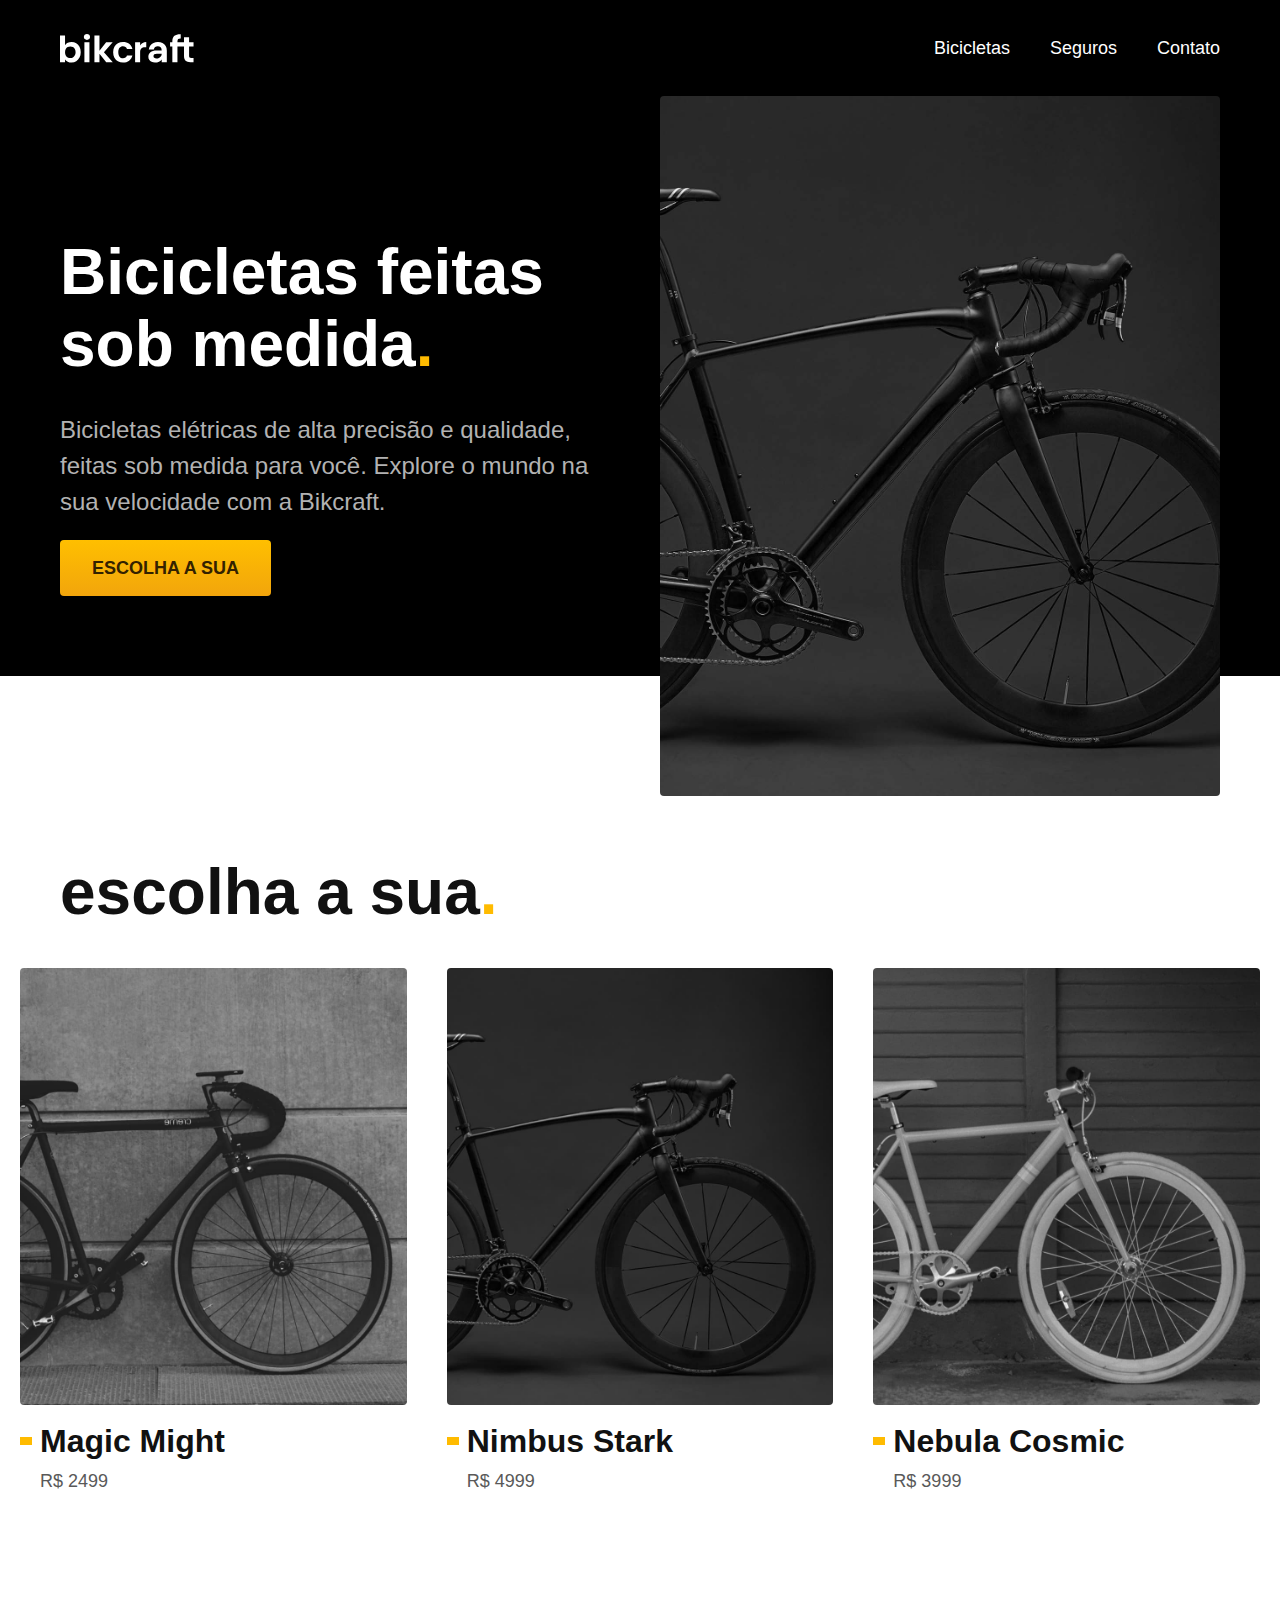
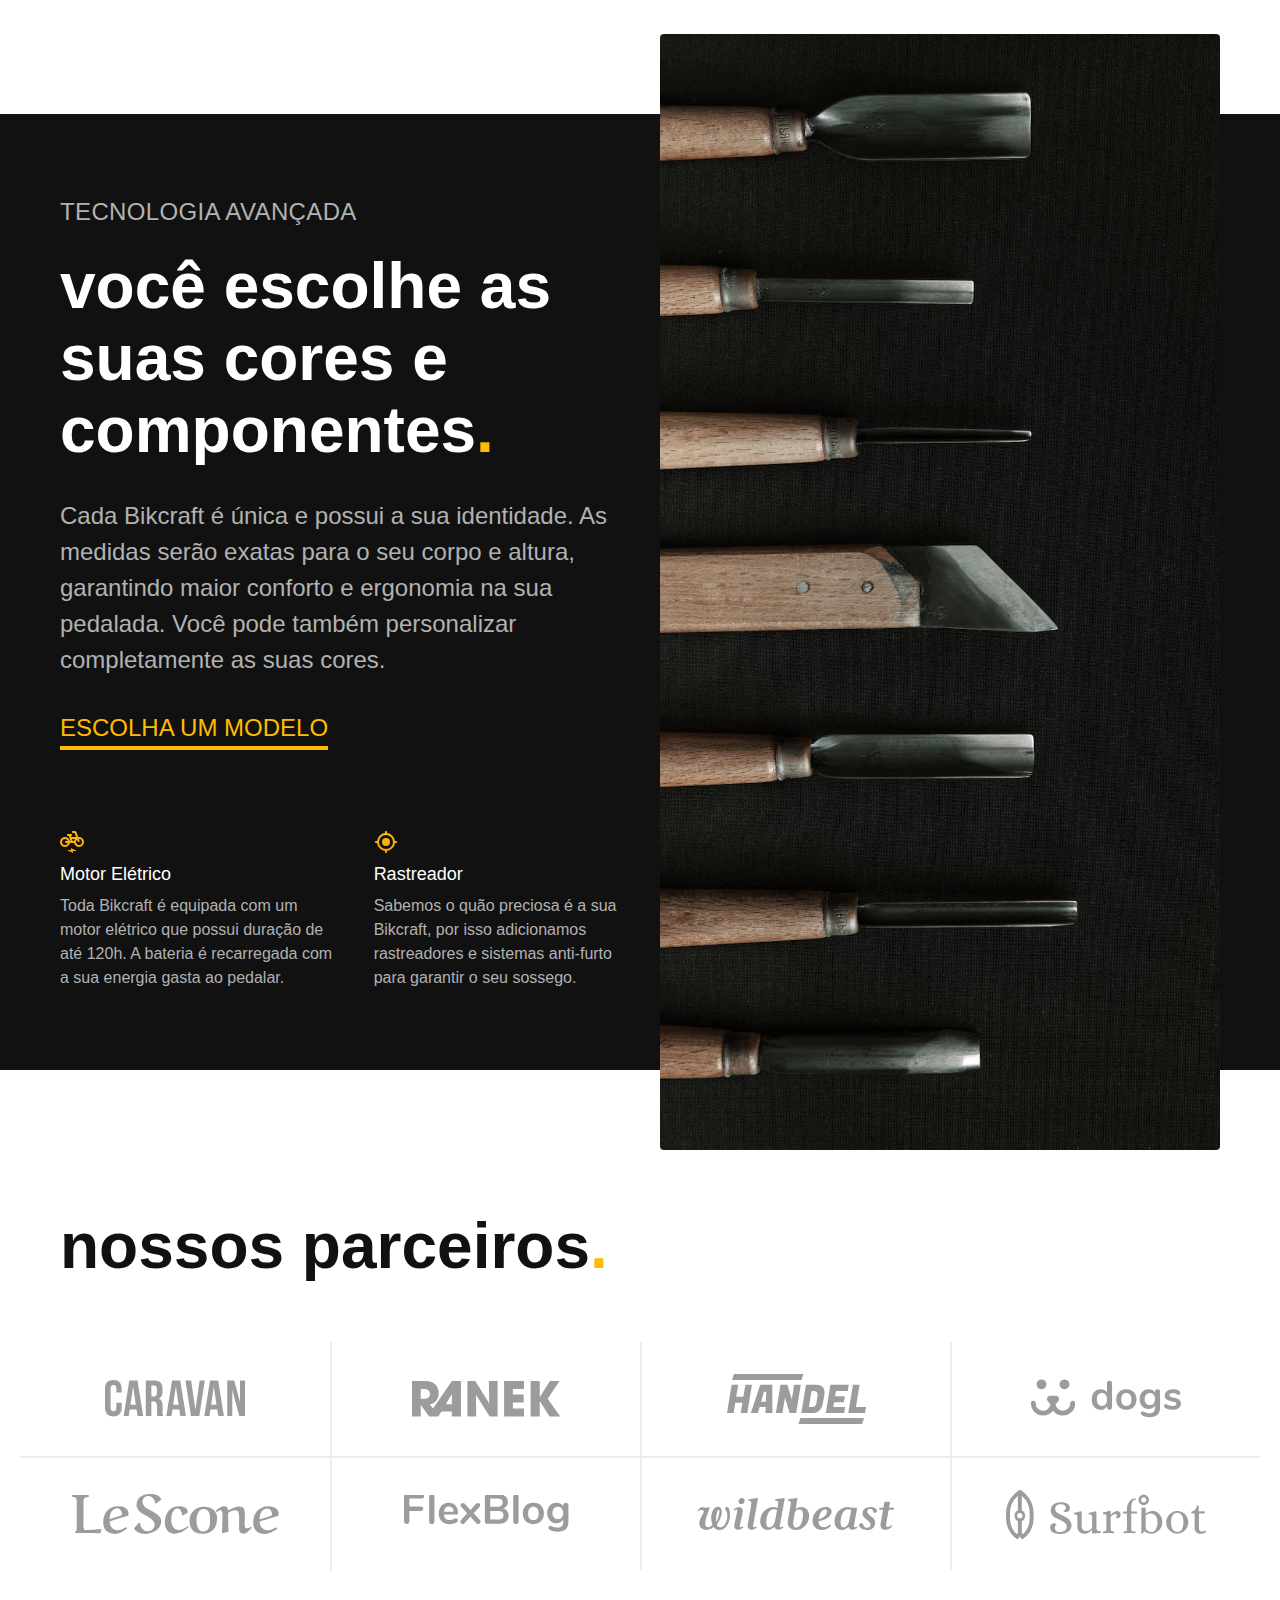
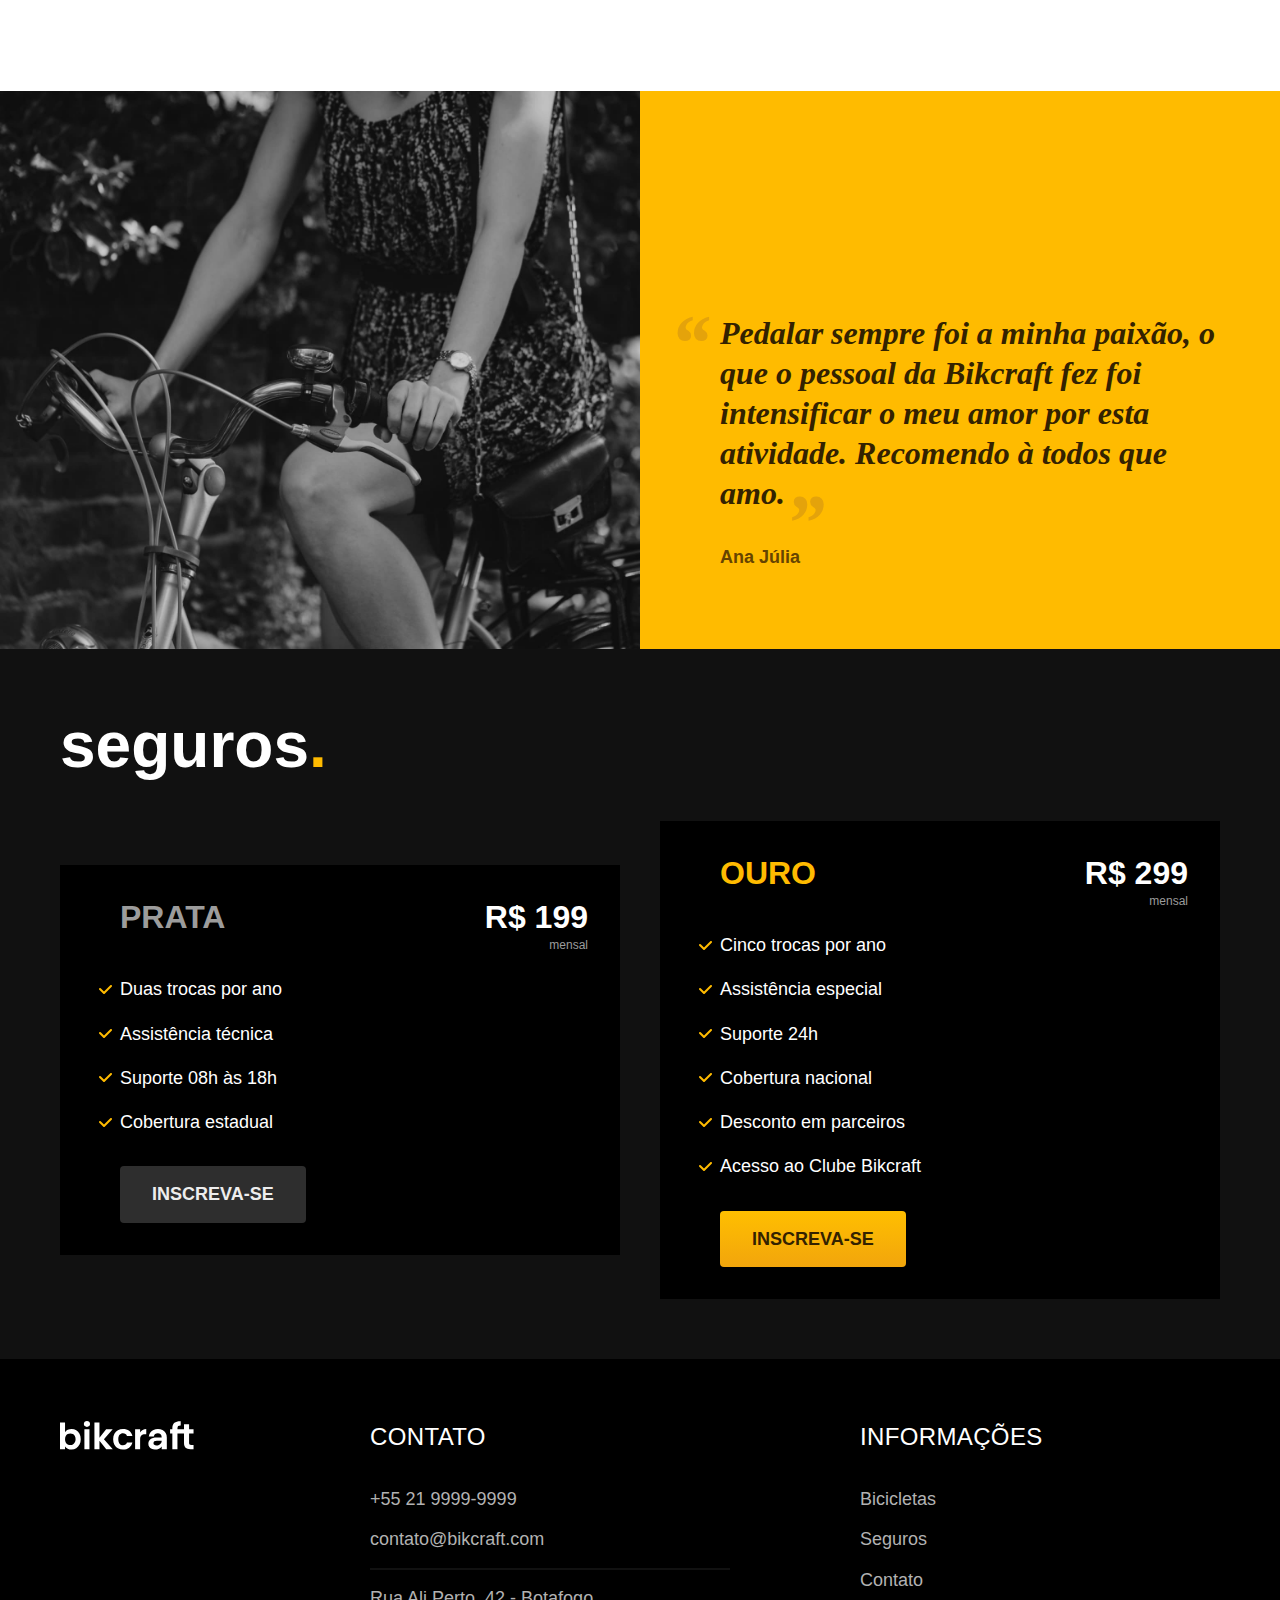
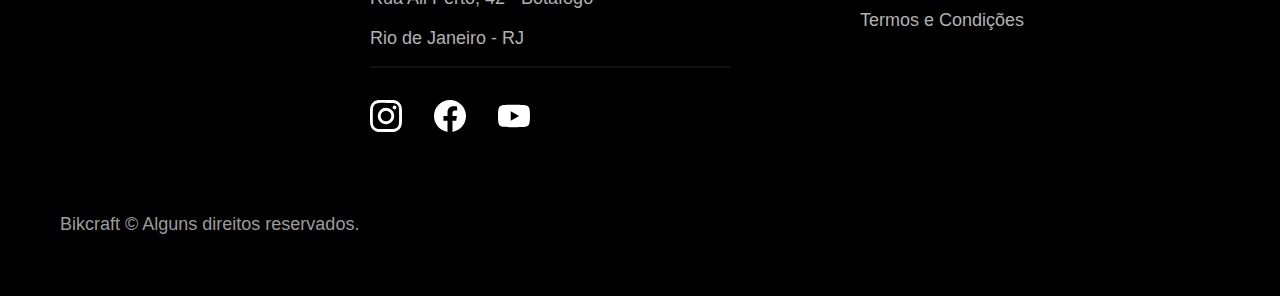
==== commit 0e18f3af: "footer" ====
--- a/index.html
+++ b/index.html
@@ -155,6 +155,45 @@
 
   </article>
 
+  <footer class="footer-bg">
+    <div class="footer container">
+      <img src="./img/bikcraft.svg" alt="Bikcraft">
+      <div class="footer-contato">
+        <h3 class="font-2-l-b cor-0">Contato</h3>
+        <ul class="font-2-m cor-5">
+          <li><a href="tel:+5521999999999">+55 21 9999-9999</a></li>
+          <li><a href="mailto:contato@bikcraft.com">contato@bikcraft.com</a></li>
+          <li>Rua Ali Perto, 42 - Botafogo</li>
+          <li>Rio de Janeiro - RJ</li>
+        </ul>
+        <div class="footer-redes">
+          <a href="./">
+            <img src="./img/redes/instagram.svg" alt="Instagram ">
+          </a>
+          <a href="./">
+            <img src="./img/redes/facebook.svg" alt="Facebook">
+          </a>
+          <a href="./">
+            <img src="./img/redes/youtube.svg" alt="Youtube">
+          </a>
+        </div>
+
+      </div>
+      <div class="footer-informacoes">
+        <h3 class="font-2-l-b cor-0">Informações</h3>
+        <nav>
+          <ul class="font-1-m cor-5">
+            <li><a href="./bicicletas.html">Bicicletas</a></li>
+            <li><a href="./seguros.html">Seguros</a></li>
+            <li><a href="./Contato.html">Contato</a></li>
+            <li><a href="./termos.html">Termos e Condições</a></li>
+          </ul>
+        </nav>
+      </div>
+      <p class="footer-copy font-2-m cor-6">Bikcraft © Alguns direitos reservados.</p>
+    </div>
+  </footer>
+
 </body>
 
 </html>--- a/css/style.css
+++ b/css/style.css
@@ -1,6 +1,7 @@
 @import "./global/global.css";
 @import "./utilidades/tipografia.css";
 @import "./utilidades/cores.css";
+@import "./global/footer.css";
 
 @import "./global/header.css";
 
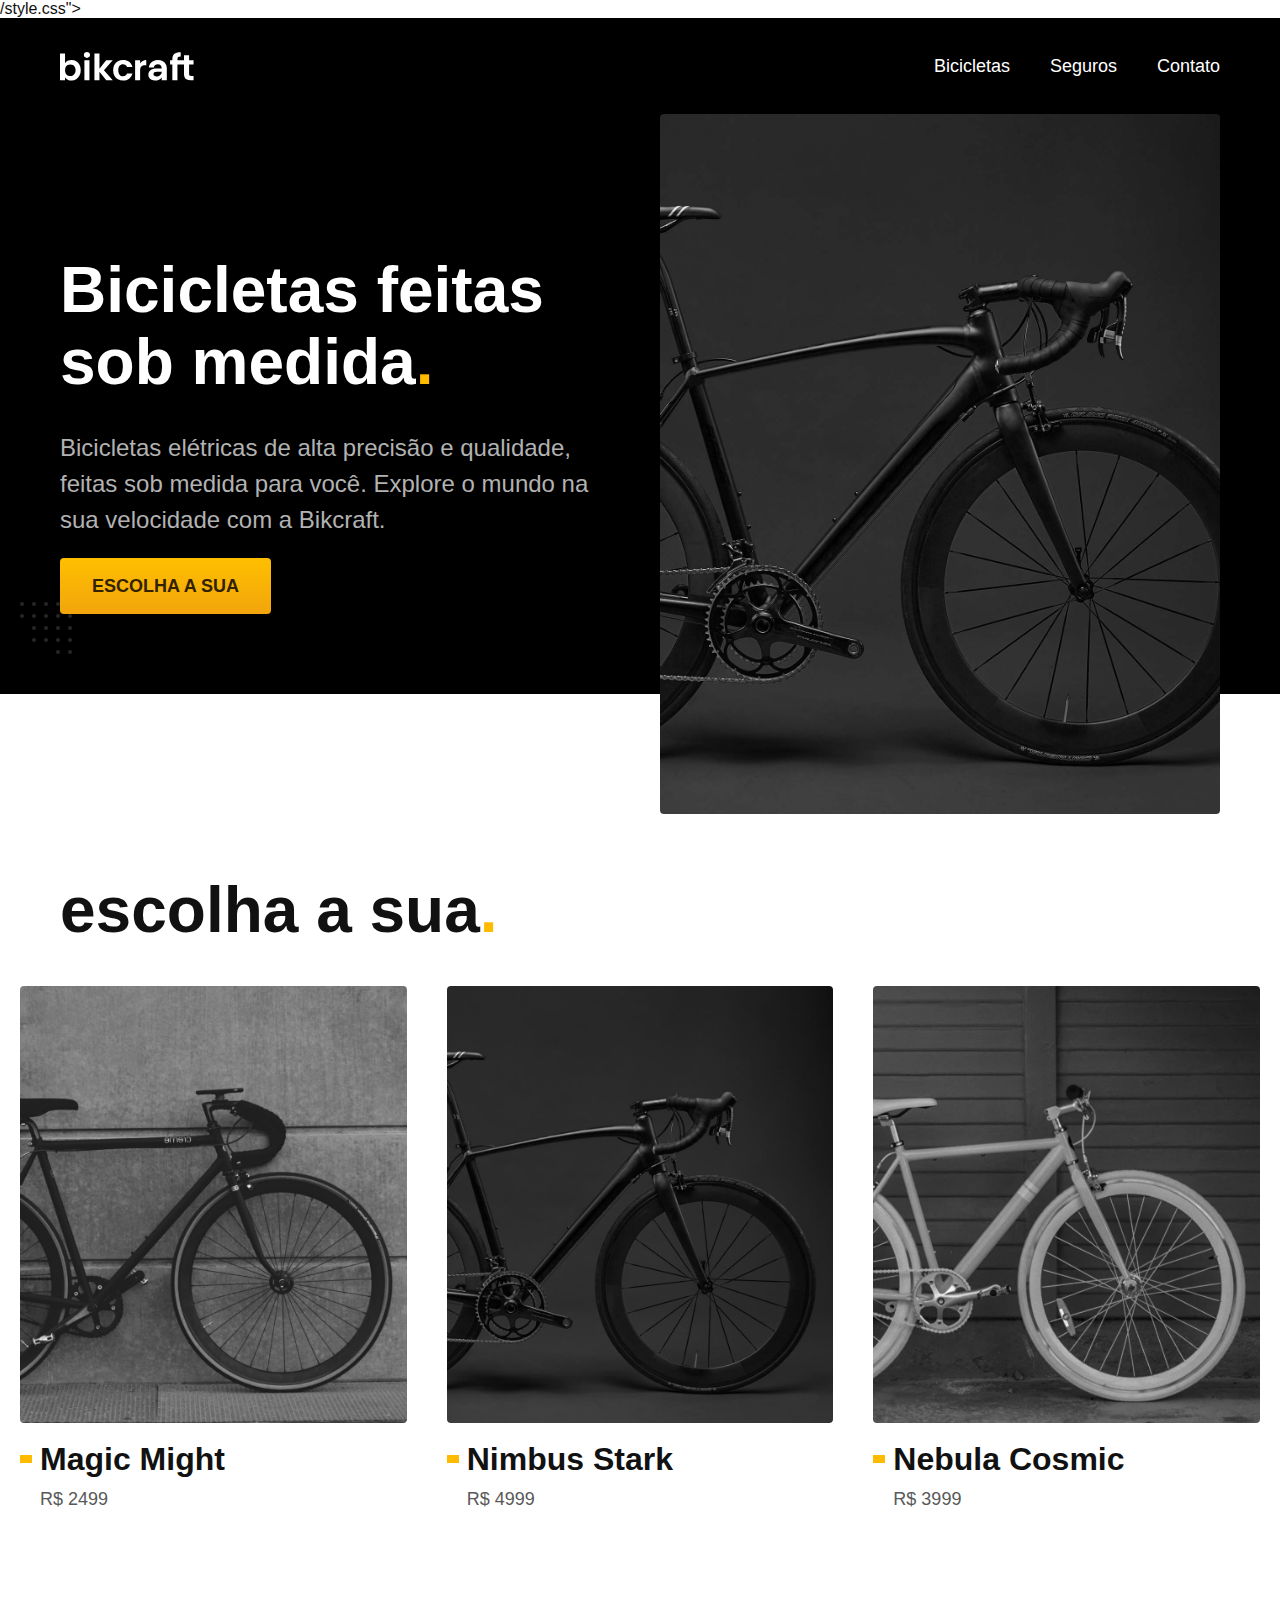
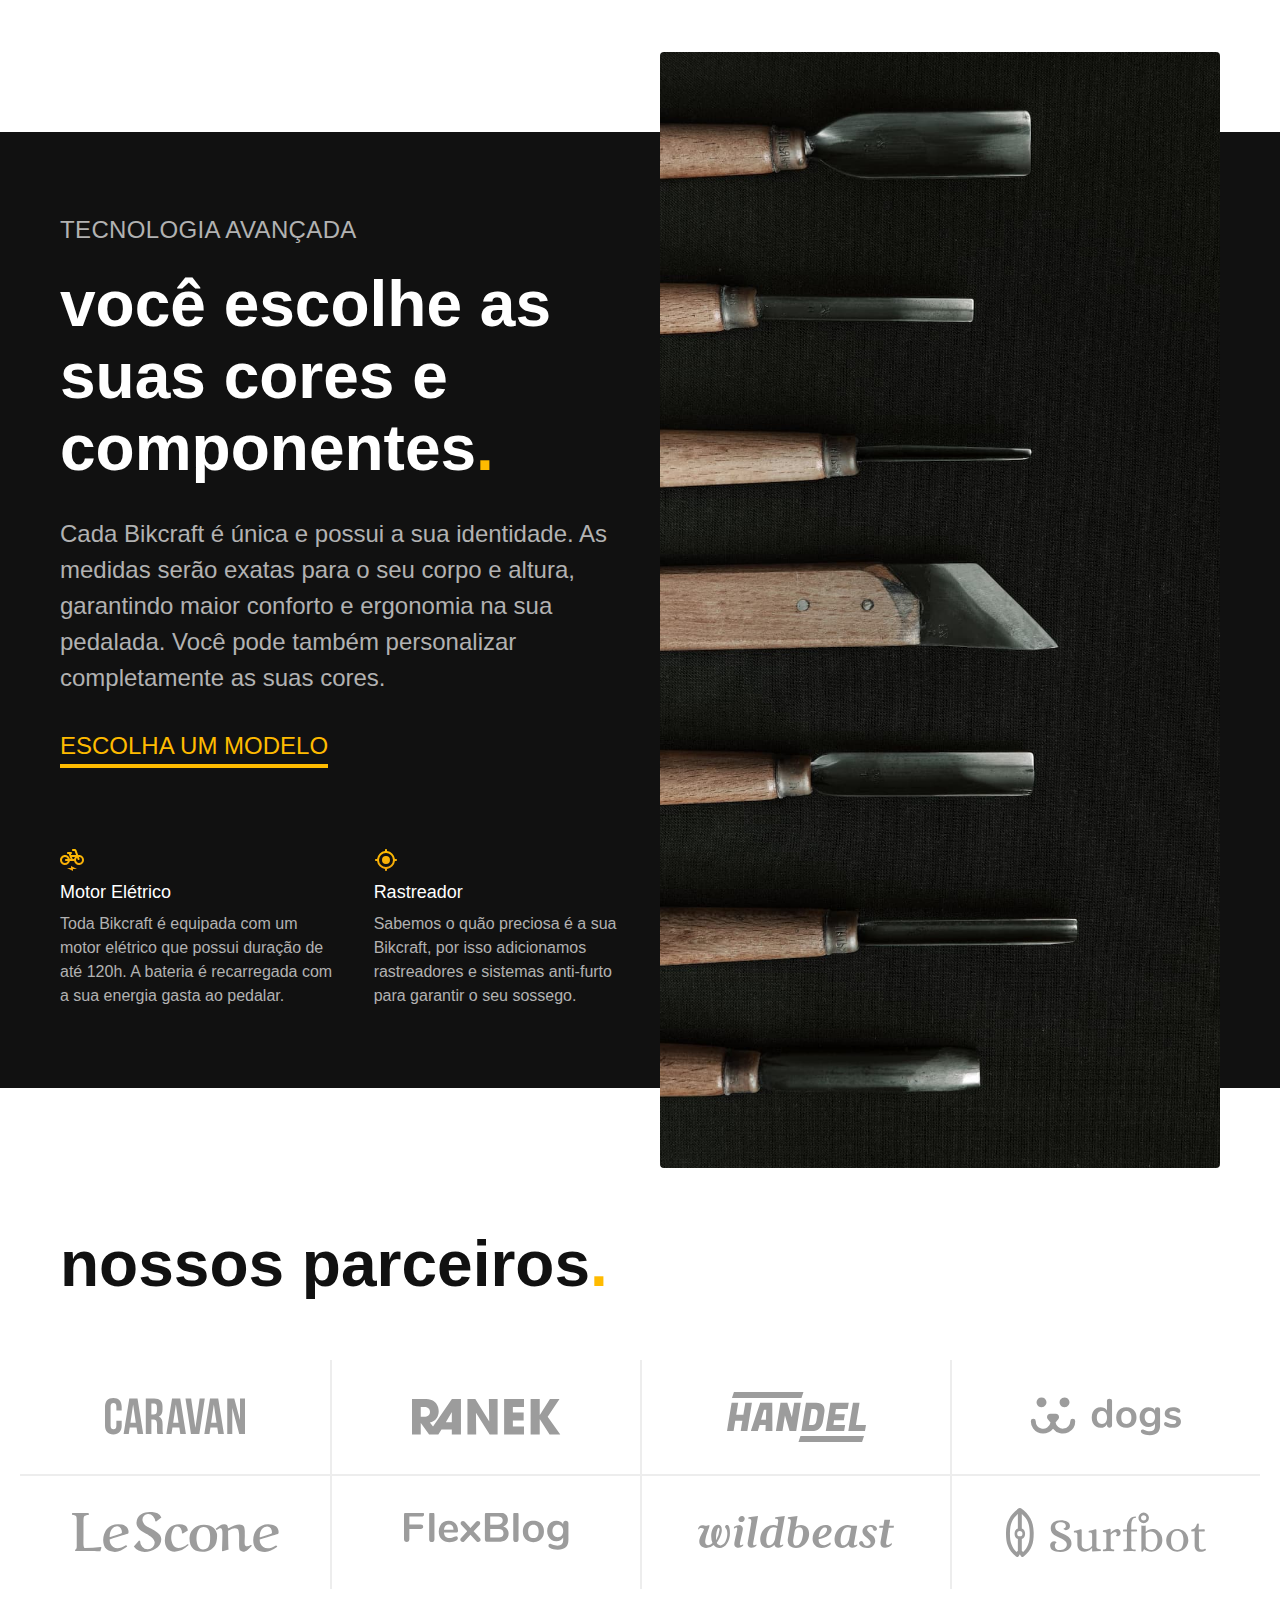
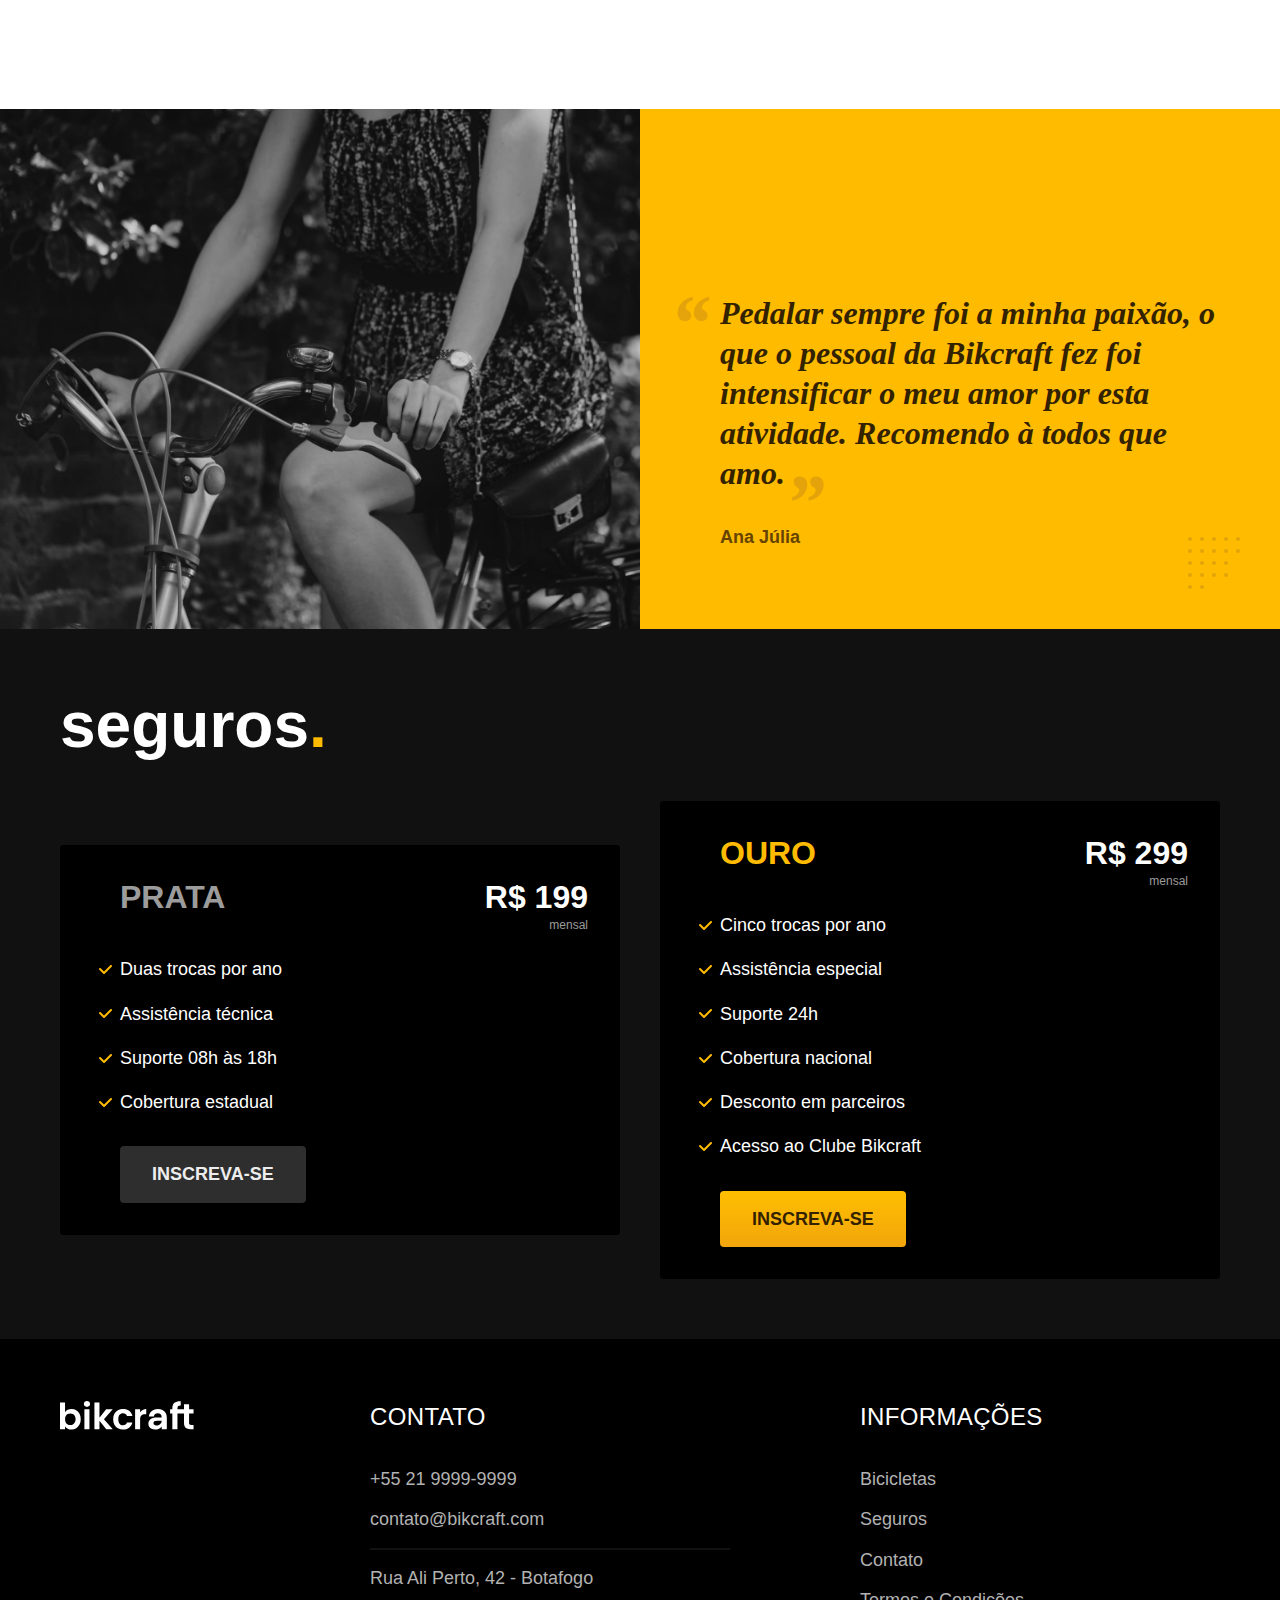
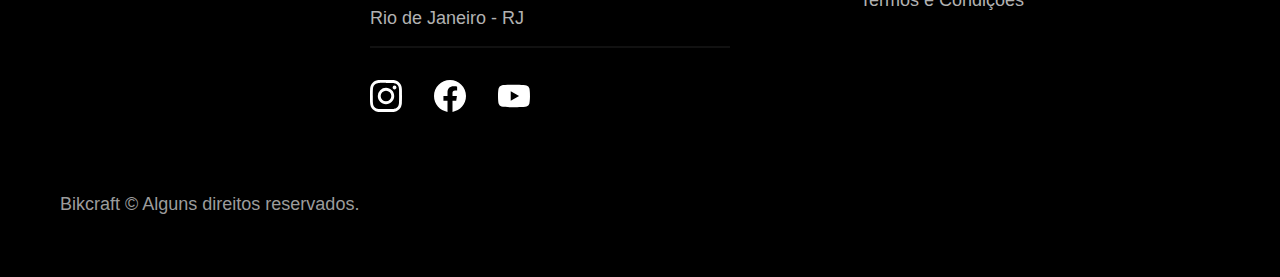
==== commit e2eb685d: "otimizaçoes" ====
--- a/index.html
+++ b/index.html
@@ -8,8 +8,8 @@
   <meta name="viewport" content="width=device-width, initial-scale=1.0">
   <title>Bikcraft - Bicicletas Elétricas</title>
   <meta name="description" content="Bicicletas elétricas de alta precisão e qualidade, feitas sob medida para você. Explore o mundo na sua velocidade com a Bikcraft.">
-
-  <link rel="stylesheet" href="./css/style.css">
+  <link rel="preload" href="./css/style.css" as="style">
+  <link rel="stylesheet" href="./css/style.css">/style.css">
 
   <!-- <link rel="preconnect" href="https://fonts.googleapis.com">
   <link rel="preconnect" href="https://fonts.gstatic.com" crossorigin>
@@ -38,7 +38,11 @@
         <p class="font-2-l cor-5">Bicicletas elétricas de alta precisão e qualidade, feitas sob medida para você. Explore o mundo na sua velocidade com a Bikcraft.</p>
         <a class="botao" href="./bicicletas.html">Escolha a sua</a>
       </div>
-      <div><img src="./img/fotos/introducao.jpg" alt="Bicicleta elétrica preta"></div>
+      <picture>
+        <source media="(max-width: 800px)" srcset="./img/bicicletas/nimbus.jpg">
+        <img src="./img/fotos/introducao.jpg" alt="Bicicleta elétrica preta">
+      </picture>
+
     </div>
 
   </main>
--- a/css/style.css
+++ b/css/style.css
@@ -7,6 +7,7 @@
 
 /* Utilidades */
 @import "./utilidades/componentes.css";
+@import "./utilidades/formulario.css";
 
 /* Home */
 @import "./home/introdução.css";
@@ -16,6 +17,23 @@
 
 /* Bicicletas */
 @import "./bicicletas/bicicletas-lista.css";
+@import "./bicicletas/bicicletas.css";
+
+/* Bicicleta */
+@import "./bicicleta/bicicleta.css";
+@import "./bicicleta/seguro.css";
 
 /* Seguros */
 @import "./seguros/seguros.css";
+@import "./seguros/vantagens.css";
+@import "./seguros/perguntas.css";
+
+/* Termos */
+@import "./termos/termos.css";
+
+/* Contato */
+@import "./contato/contato.css";
+@import "./contato/lojas.css";
+
+/* Orçamento */
+@import "./orcamento/orcamento.css";
--- a/css/style.css
+++ b/css/style.css
@@ -7,6 +7,7 @@
 
 /* Utilidades */
 @import "./utilidades/componentes.css";
+@import "./utilidades/formulario.css";
 
 /* Home */
 @import "./home/introdução.css";
@@ -16,6 +17,23 @@
 
 /* Bicicletas */
 @import "./bicicletas/bicicletas-lista.css";
+@import "./bicicletas/bicicletas.css";
+
+/* Bicicleta */
+@import "./bicicleta/bicicleta.css";
+@import "./bicicleta/seguro.css";
 
 /* Seguros */
 @import "./seguros/seguros.css";
+@import "./seguros/vantagens.css";
+@import "./seguros/perguntas.css";
+
+/* Termos */
+@import "./termos/termos.css";
+
+/* Contato */
+@import "./contato/contato.css";
+@import "./contato/lojas.css";
+
+/* Orçamento */
+@import "./orcamento/orcamento.css";
